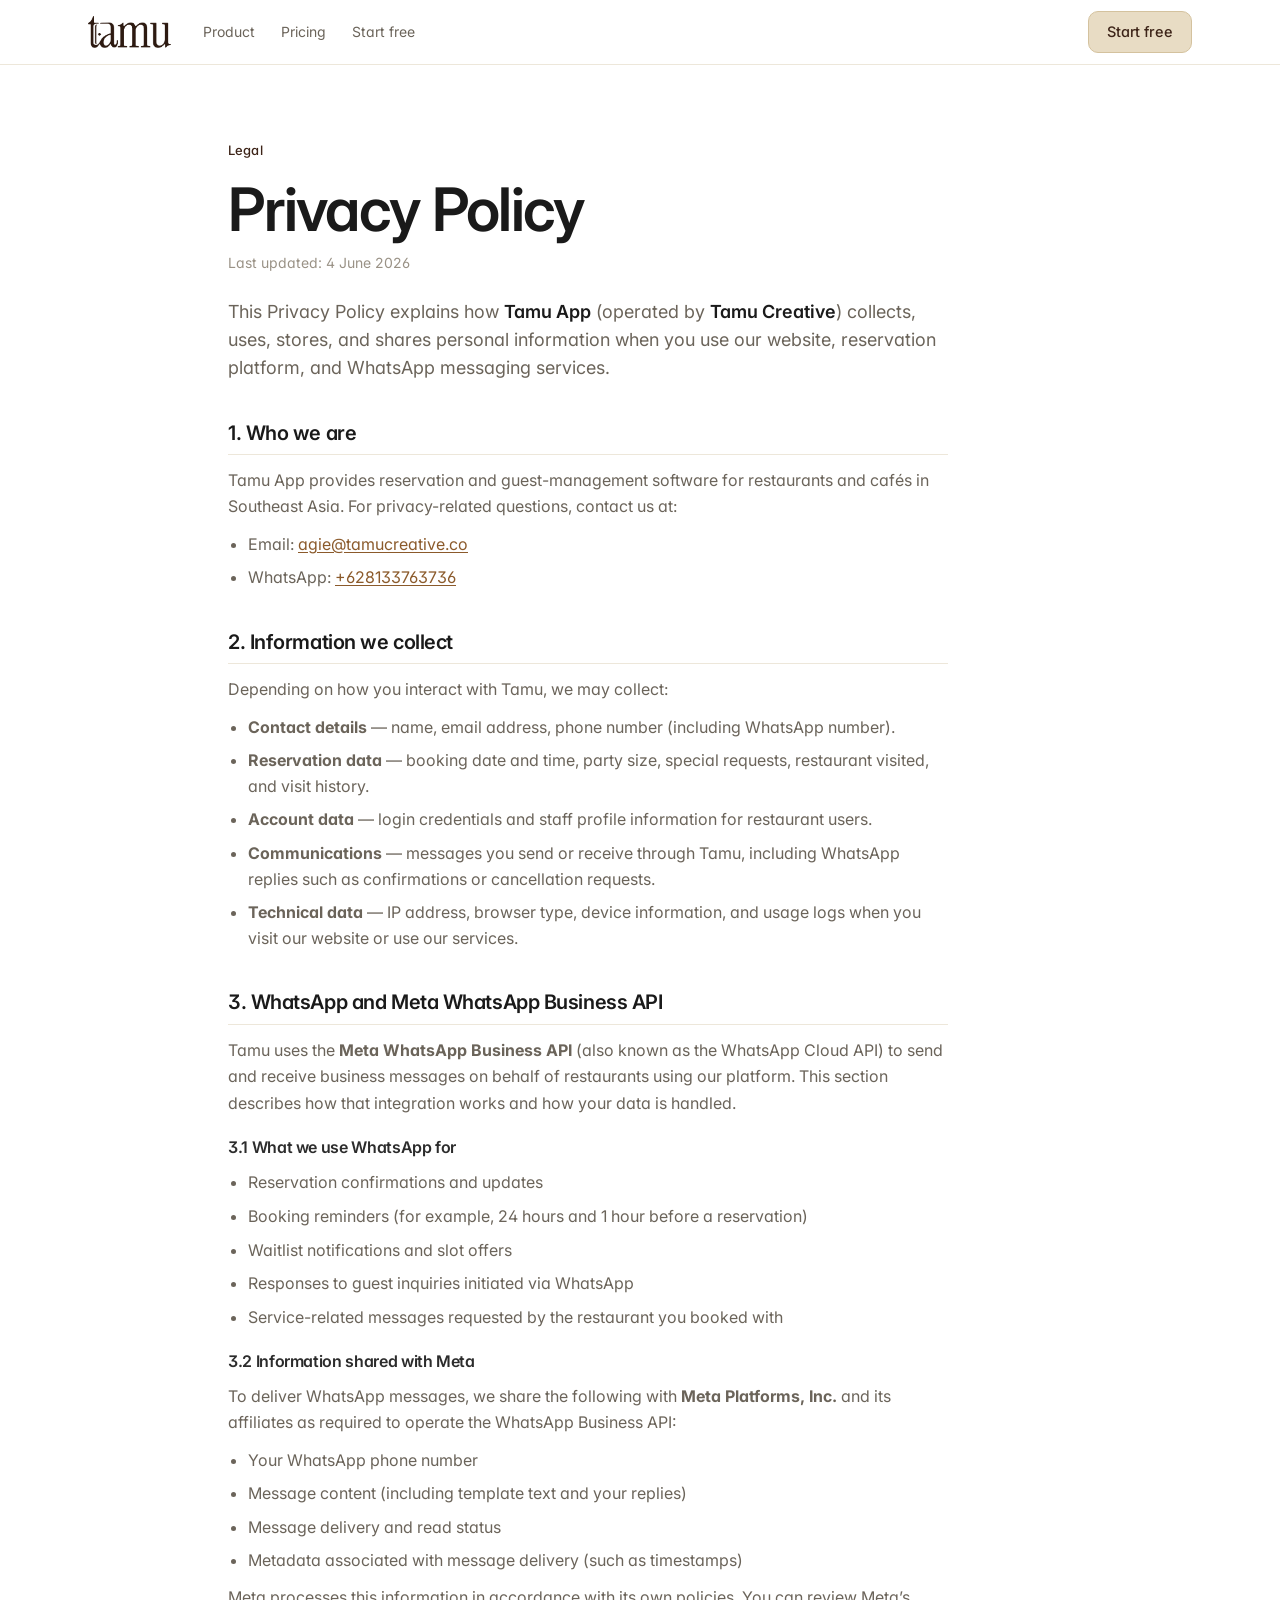
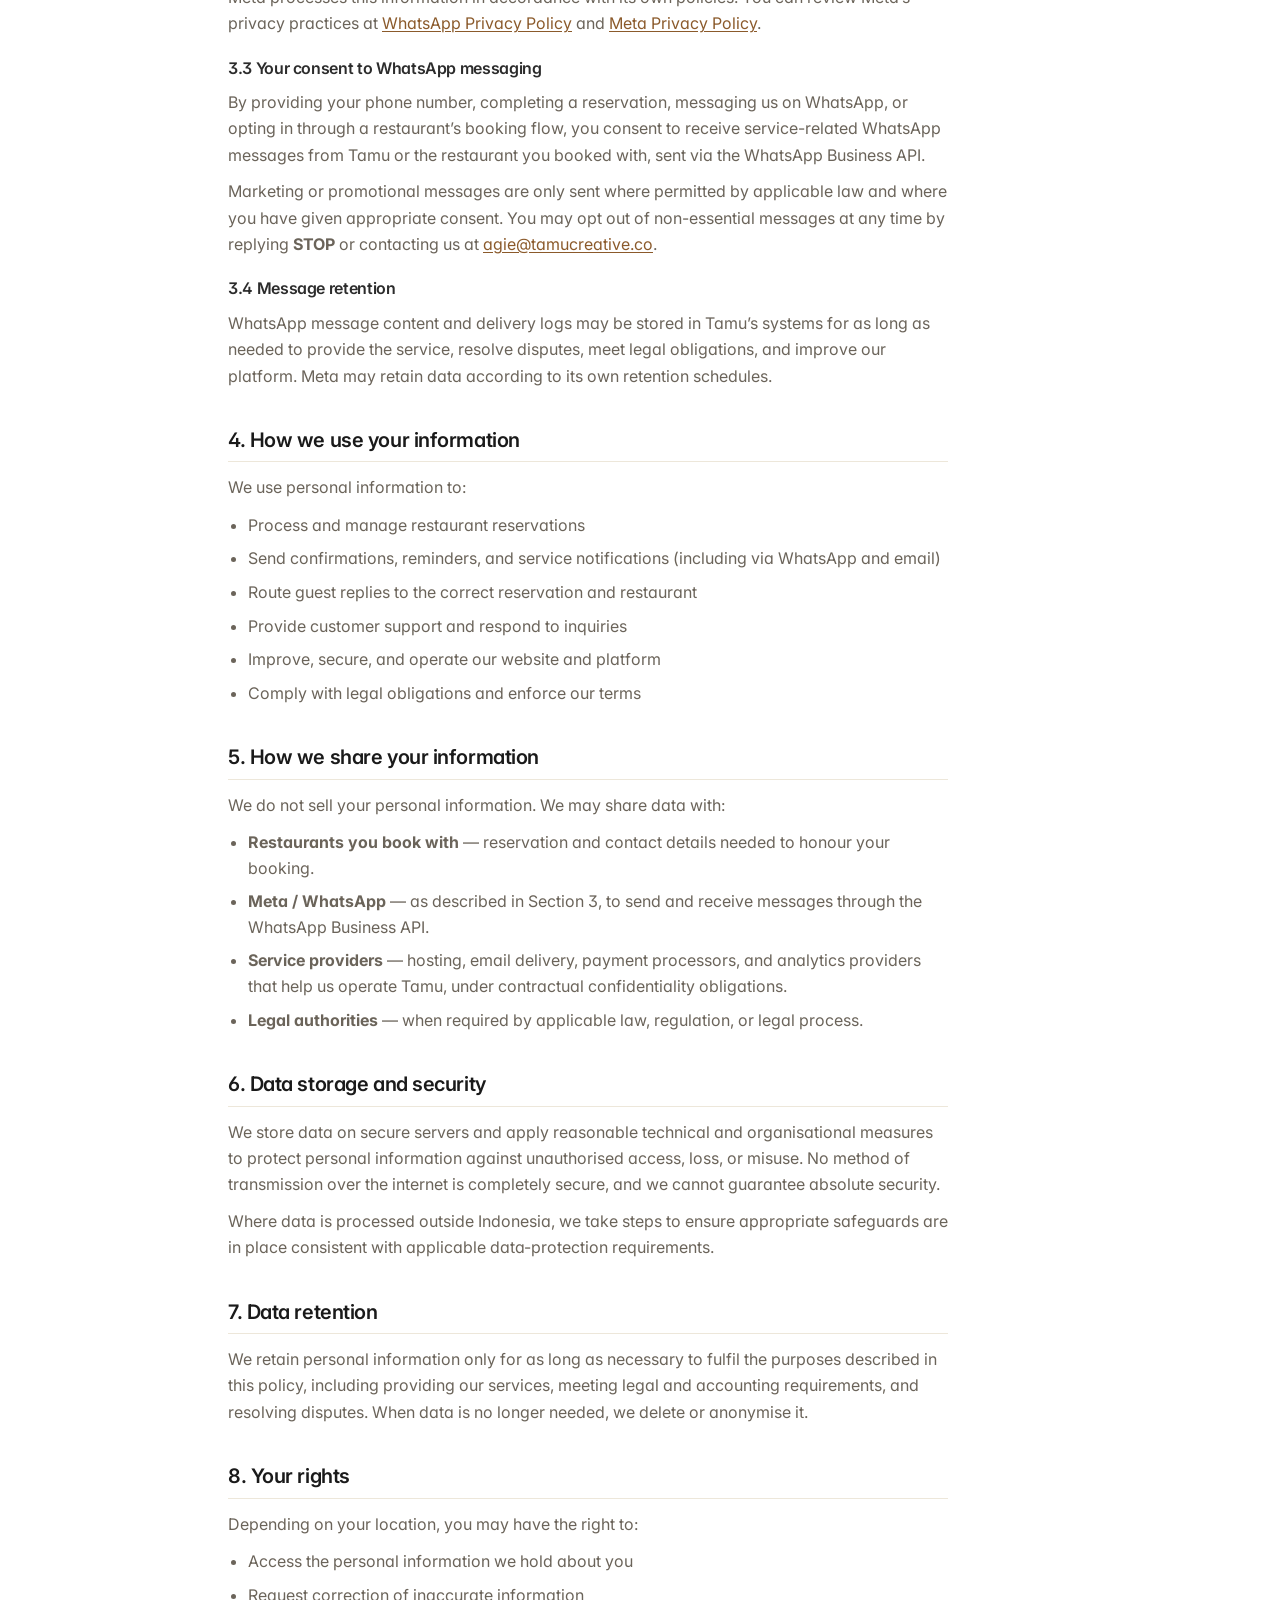
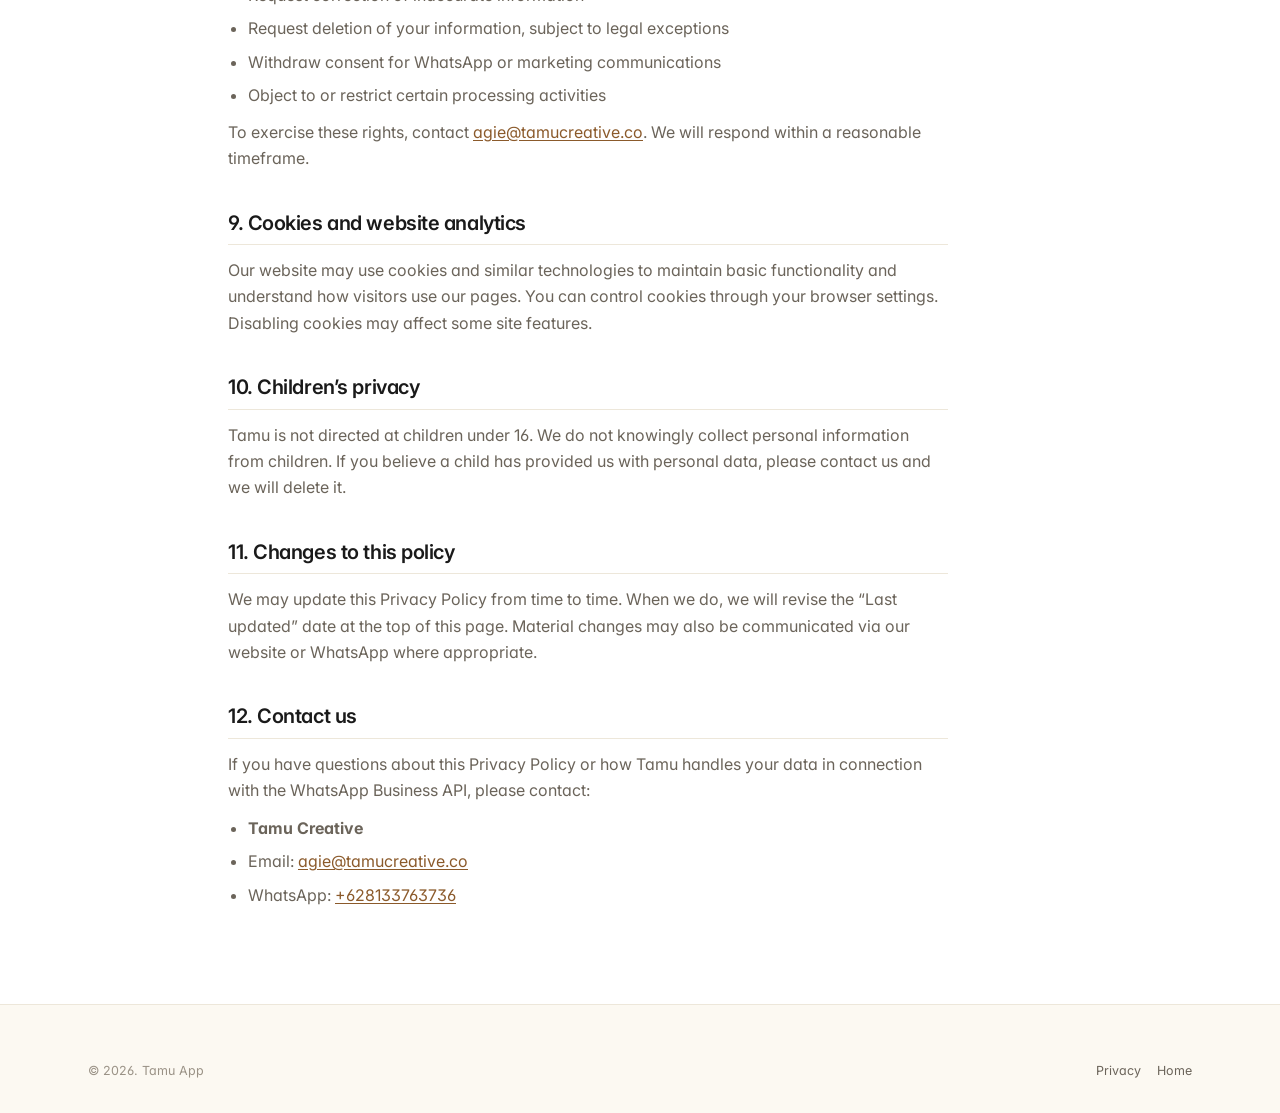
==== privacy.html @ a4e7dcd1 "add privacy policy" ====
<!doctype html>
<html lang="en">
<head>
<meta charset="utf-8" />
<meta name="viewport" content="width=device-width, initial-scale=1" />
<title>Privacy Policy — Tamu App</title>
<meta name="description" content="How Tamu App collects, uses, and protects your data — including WhatsApp messaging via the Meta WhatsApp Business API." />
<meta name="theme-color" content="#3D2418" />
<link rel="icon" href="assets/favicon.ico" sizes="any" />
<link rel="preconnect" href="https://fonts.googleapis.com" />
<link rel="preconnect" href="https://fonts.gstatic.com" crossorigin />
<link href="https://fonts.googleapis.com/css2?family=Inter:wght@400;500;600;700&display=swap" rel="stylesheet" />
<link rel="stylesheet" href="styles.css" />
</head>
<body>

<nav class="top">
  <div class="wrap row">
    <a class="brand" href="index.html" aria-label="Tamu Creative — home">
      <img class="logo-img" src="assets/logo.png" alt="Tamu Creative" />
    </a>
    <div class="links">
      <a href="index.html#product">Product</a>
      <a href="index.html#pricing">Pricing</a>
      <a href="index.html#start">Start free</a>
    </div>
    <div class="right">
      <a class="btn btn-brand" href="index.html#start">Start free</a>
    </div>
  </div>
</nav>

<main class="legal">
  <div class="narrow">
    <span class="eyebrow">Legal</span>
    <h1>Privacy Policy</h1>
    <p class="legal-updated">Last updated: 4 June 2026</p>
    <p class="lead">This Privacy Policy explains how <strong>Tamu App</strong> (operated by <strong>Tamu Creative</strong>) collects, uses, stores, and shares personal information when you use our website, reservation platform, and WhatsApp messaging services.</p>

    <section>
      <h2>1. Who we are</h2>
      <p>Tamu App provides reservation and guest-management software for restaurants and cafés in Southeast Asia. For privacy-related questions, contact us at:</p>
      <ul>
        <li>Email: <a href="mailto:agie@tamucreative.co">agie@tamucreative.co</a></li>
        <li>WhatsApp: <a href="https://wa.me/628133763736" target="_blank" rel="noopener noreferrer">+628133763736</a></li>
      </ul>
    </section>

    <section>
      <h2>2. Information we collect</h2>
      <p>Depending on how you interact with Tamu, we may collect:</p>
      <ul>
        <li><strong>Contact details</strong> — name, email address, phone number (including WhatsApp number).</li>
        <li><strong>Reservation data</strong> — booking date and time, party size, special requests, restaurant visited, and visit history.</li>
        <li><strong>Account data</strong> — login credentials and staff profile information for restaurant users.</li>
        <li><strong>Communications</strong> — messages you send or receive through Tamu, including WhatsApp replies such as confirmations or cancellation requests.</li>
        <li><strong>Technical data</strong> — IP address, browser type, device information, and usage logs when you visit our website or use our services.</li>
      </ul>
    </section>

    <section>
      <h2>3. WhatsApp and Meta WhatsApp Business API</h2>
      <p>Tamu uses the <strong>Meta WhatsApp Business API</strong> (also known as the WhatsApp Cloud API) to send and receive business messages on behalf of restaurants using our platform. This section describes how that integration works and how your data is handled.</p>

      <h3>3.1 What we use WhatsApp for</h3>
      <ul>
        <li>Reservation confirmations and updates</li>
        <li>Booking reminders (for example, 24 hours and 1 hour before a reservation)</li>
        <li>Waitlist notifications and slot offers</li>
        <li>Responses to guest inquiries initiated via WhatsApp</li>
        <li>Service-related messages requested by the restaurant you booked with</li>
      </ul>

      <h3>3.2 Information shared with Meta</h3>
      <p>To deliver WhatsApp messages, we share the following with <strong>Meta Platforms, Inc.</strong> and its affiliates as required to operate the WhatsApp Business API:</p>
      <ul>
        <li>Your WhatsApp phone number</li>
        <li>Message content (including template text and your replies)</li>
        <li>Message delivery and read status</li>
        <li>Metadata associated with message delivery (such as timestamps)</li>
      </ul>
      <p>Meta processes this information in accordance with its own policies. You can review Meta&rsquo;s privacy practices at <a href="https://www.whatsapp.com/legal/privacy-policy-whatsapp" target="_blank" rel="noopener noreferrer">WhatsApp Privacy Policy</a> and <a href="https://www.facebook.com/privacy/policy/" target="_blank" rel="noopener noreferrer">Meta Privacy Policy</a>.</p>

      <h3>3.3 Your consent to WhatsApp messaging</h3>
      <p>By providing your phone number, completing a reservation, messaging us on WhatsApp, or opting in through a restaurant&rsquo;s booking flow, you consent to receive service-related WhatsApp messages from Tamu or the restaurant you booked with, sent via the WhatsApp Business API.</p>
      <p>Marketing or promotional messages are only sent where permitted by applicable law and where you have given appropriate consent. You may opt out of non-essential messages at any time by replying <strong>STOP</strong> or contacting us at <a href="mailto:agie@tamucreative.co">agie@tamucreative.co</a>.</p>

      <h3>3.4 Message retention</h3>
      <p>WhatsApp message content and delivery logs may be stored in Tamu&rsquo;s systems for as long as needed to provide the service, resolve disputes, meet legal obligations, and improve our platform. Meta may retain data according to its own retention schedules.</p>
    </section>

    <section>
      <h2>4. How we use your information</h2>
      <p>We use personal information to:</p>
      <ul>
        <li>Process and manage restaurant reservations</li>
        <li>Send confirmations, reminders, and service notifications (including via WhatsApp and email)</li>
        <li>Route guest replies to the correct reservation and restaurant</li>
        <li>Provide customer support and respond to inquiries</li>
        <li>Improve, secure, and operate our website and platform</li>
        <li>Comply with legal obligations and enforce our terms</li>
      </ul>
    </section>

    <section>
      <h2>5. How we share your information</h2>
      <p>We do not sell your personal information. We may share data with:</p>
      <ul>
        <li><strong>Restaurants you book with</strong> — reservation and contact details needed to honour your booking.</li>
        <li><strong>Meta / WhatsApp</strong> — as described in Section 3, to send and receive messages through the WhatsApp Business API.</li>
        <li><strong>Service providers</strong> — hosting, email delivery, payment processors, and analytics providers that help us operate Tamu, under contractual confidentiality obligations.</li>
        <li><strong>Legal authorities</strong> — when required by applicable law, regulation, or legal process.</li>
      </ul>
    </section>

    <section>
      <h2>6. Data storage and security</h2>
      <p>We store data on secure servers and apply reasonable technical and organisational measures to protect personal information against unauthorised access, loss, or misuse. No method of transmission over the internet is completely secure, and we cannot guarantee absolute security.</p>
      <p>Where data is processed outside Indonesia, we take steps to ensure appropriate safeguards are in place consistent with applicable data-protection requirements.</p>
    </section>

    <section>
      <h2>7. Data retention</h2>
      <p>We retain personal information only for as long as necessary to fulfil the purposes described in this policy, including providing our services, meeting legal and accounting requirements, and resolving disputes. When data is no longer needed, we delete or anonymise it.</p>
    </section>

    <section>
      <h2>8. Your rights</h2>
      <p>Depending on your location, you may have the right to:</p>
      <ul>
        <li>Access the personal information we hold about you</li>
        <li>Request correction of inaccurate information</li>
        <li>Request deletion of your information, subject to legal exceptions</li>
        <li>Withdraw consent for WhatsApp or marketing communications</li>
        <li>Object to or restrict certain processing activities</li>
      </ul>
      <p>To exercise these rights, contact <a href="mailto:agie@tamucreative.co">agie@tamucreative.co</a>. We will respond within a reasonable timeframe.</p>
    </section>

    <section>
      <h2>9. Cookies and website analytics</h2>
      <p>Our website may use cookies and similar technologies to maintain basic functionality and understand how visitors use our pages. You can control cookies through your browser settings. Disabling cookies may affect some site features.</p>
    </section>

    <section>
      <h2>10. Children&rsquo;s privacy</h2>
      <p>Tamu is not directed at children under 16. We do not knowingly collect personal information from children. If you believe a child has provided us with personal data, please contact us and we will delete it.</p>
    </section>

    <section>
      <h2>11. Changes to this policy</h2>
      <p>We may update this Privacy Policy from time to time. When we do, we will revise the &ldquo;Last updated&rdquo; date at the top of this page. Material changes may also be communicated via our website or WhatsApp where appropriate.</p>
    </section>

    <section>
      <h2>12. Contact us</h2>
      <p>If you have questions about this Privacy Policy or how Tamu handles your data in connection with the WhatsApp Business API, please contact:</p>
      <ul>
        <li><strong>Tamu Creative</strong></li>
        <li>Email: <a href="mailto:agie@tamucreative.co">agie@tamucreative.co</a></li>
        <li>WhatsApp: <a href="https://wa.me/628133763736" target="_blank" rel="noopener noreferrer">+628133763736</a></li>
      </ul>
    </section>
  </div>
</main>

<footer class="foot">
  <div class="wrap">
    <div class="end" style="margin-top:0;padding-top:0;border-top:0;">
      <span>© 2026. Tamu App</span>
      <div class="legal-links">
        <a href="privacy.html">Privacy</a>
        <a href="index.html">Home</a>
      </div>
    </div>
  </div>
</footer>

</body>
</html>
---- styles.css ----
:root {
  --bg:        #FFFFFF;
  --bg-soft:   #FAF6EE;       /* warm beige tint */
  --ink:       #1A1A1A;       /* near-black for body text */
  --ink-2:     #2C2C2C;
  --muted:     #6B645A;       /* warm gray with beige undertone */
  --muted-2:   #9A9286;
  --line:      #EDE7DA;       /* beige-tinted divider */
  --line-2:    #DCD2BD;
  --brand:     #E8DCC4;       /* primary beige — buttons, accents */
  --brand-2:   #D4C29E;       /* darker beige — hover/border */
  --brand-soft:#F5EFE3;       /* lightest beige tint */
  --choco:     #3D2418;       /* deep chocolate — logo, dark CTAs, text accent */
  --choco-2:   #2A180F;       /* darker chocolate for hover */
  --accent:    #8B5A2B;       /* warm brown accent — replaces orange */
}
* { box-sizing: border-box; }
html, body { margin: 0; padding: 0; }
body {
  background: var(--bg);
  color: var(--ink);
  font-family: 'Inter', -apple-system, BlinkMacSystemFont, system-ui, sans-serif;
  font-feature-settings: "cv11", "ss01";
  -webkit-font-smoothing: antialiased;
  text-rendering: optimizeLegibility;
  line-height: 1.55;
  font-size: 16px;
}
a { color: inherit; text-decoration: none; }
::selection { background: var(--brand); color: var(--choco); }

/* ---------- Layout ---------- */
.wrap { max-width: 1160px; margin: 0 auto; padding: 0 28px; }
.narrow { max-width: 880px; margin: 0 auto; padding: 0 28px; }

/* ---------- Type ---------- */
h1, h2, h3, h4 { margin: 0; font-weight: 600; letter-spacing: -0.022em; color: var(--ink); }
h1 { font-size: clamp(40px, 5.6vw, 60px); line-height: 1.04; letter-spacing: -0.028em; font-weight: 600; }
h2 { font-size: clamp(28px, 3.4vw, 40px); line-height: 1.12; letter-spacing: -0.022em; }
h3 { font-size: 18px; line-height: 1.4; }
p  { margin: 0; color: var(--muted); }
.lead { font-size: 18px; line-height: 1.55; color: var(--muted); }
.eyebrow {
  display: inline-block;
  font-size: 13px; font-weight: 500; color: var(--choco);
  letter-spacing: 0.01em;
}
.num { font-variant-numeric: tabular-nums; }

/* ---------- Buttons ---------- */
.btn {
  display: inline-flex; align-items: center; gap: 8px;
  padding: 0 18px; height: 42px; border-radius: 10px;
  font-size: 14.5px; font-weight: 500; letter-spacing: -0.005em;
  border: 1px solid transparent;
  transition: background .15s ease, border-color .15s ease, color .15s ease, transform .15s ease;
  white-space: nowrap;
}
.btn-primary {
  background: var(--choco); color: #fff;
}
.btn-primary:hover { background: var(--choco-2); }
.btn-brand {
  background: var(--brand); color: var(--choco);
  border-color: var(--brand-2);
}
.btn-brand:hover { background: var(--brand-2); border-color: var(--choco); }
.btn-ghost {
  color: var(--ink);
}
.btn-ghost:hover { color: var(--choco); }
.btn-outline {
  border-color: var(--line-2); color: var(--choco); background: #fff;
}
.btn-outline:hover { border-color: var(--choco); background: var(--brand-soft); }
.btn-arrow svg { transition: transform .2s ease; }
.btn-arrow:hover svg { transform: translateX(2px); }

/* ---------- Nav ---------- */
nav.top {
  position: sticky; top: 0; z-index: 50;
  background: rgba(255,255,255,.78);
  backdrop-filter: saturate(180%) blur(14px);
  border-bottom: 1px solid var(--line);
}
nav.top .row {
  display: flex; align-items: center; height: 64px; gap: 32px;
}
nav.top .brand { display: inline-flex; align-items: center; gap: 8px; font-weight: 600; letter-spacing: -0.02em; font-size: 18px; }
nav.top .brand .mark {
  width: 24px; height: 24px; border-radius: 6px;
  background: var(--choco); color: var(--brand); display: grid; place-items: center;
  font-size: 13px; font-weight: 700;
}
nav.top .brand .logo-img {
  height: 32px; width: auto; display: block;
}
nav.top .links { display: flex; gap: 26px; font-size: 14px; color: var(--muted); }
nav.top .links a:hover { color: var(--ink); }
nav.top .right { margin-left: auto; display: flex; align-items: center; gap: 8px; }
@media (max-width: 760px) {
  nav.top .links { display: none; }
}

/* ---------- Hero ---------- */
.hero { padding: 84px 0 96px; }
.hero .eyebrow {
  display: inline-flex; align-items: center; gap: 8px;
  padding: 6px 12px; border-radius: 999px;
  background: var(--brand-soft); color: var(--choco);
  font-size: 12.5px; font-weight: 500;
  border: 1px solid var(--brand-2);
}
.hero .eyebrow .dot { width: 6px; height: 6px; border-radius: 50%; background: var(--choco); }
.hero h1 { margin-top: 22px; max-width: 880px; }
.hero h1 span.brand-text { color: var(--choco); }
.hero p.lead { margin-top: 22px; max-width: 600px; font-size: 19px; }
.hero .ctas { margin-top: 32px; display: flex; align-items: center; gap: 12px; flex-wrap: wrap; }
.hero .meta { margin-top: 18px; font-size: 13.5px; color: var(--muted-2); }
.hero .meta b { color: var(--ink); font-weight: 500; }

/* hero product image */
.hero-shot {
  margin-top: 64px;
  border: 1px solid var(--line);
  border-radius: 14px;
  overflow: hidden;
  background: #fff;
  box-shadow:
    0 1px 0 rgba(14,27,23,.04),
    0 24px 60px -28px rgba(14,27,23,.18),
    0 80px 120px -40px rgba(14,27,23,.10);
}
.browser-bar {
  height: 38px;
  border-bottom: 1px solid var(--line);
  background: #FBF8F1;
  display: flex; align-items: center; padding: 0 14px; gap: 6px;
}
.browser-bar .dot { width: 10px; height: 10px; border-radius: 50%; background: var(--line-2); }
.browser-bar .url {
  margin-left: 10px;
  font-size: 12px; color: var(--muted-2);
  background: #fff; padding: 5px 12px;
  border-radius: 6px; border: 1px solid var(--line);
  display: inline-flex; align-items: center; gap: 6px;
}
.browser-bar .url svg { width: 12px; height: 12px; }
.browser-bar .live {
  margin-left: auto;
  display: inline-flex; align-items: center; gap: 6px;
  font-size: 11.5px; color: var(--choco); font-weight: 500;
}
.browser-bar .live .pdot { width: 6px; height: 6px; border-radius: 50%; background: var(--choco); position: relative; }
.browser-bar .live .pdot::before {
  content: ""; position: absolute; inset: -3px; border-radius: 50%;
  border: 1px solid var(--choco); opacity: .35; animation: ring 2s infinite;
}
@keyframes ring { 0%{transform:scale(.8); opacity:.5;} 100%{transform:scale(1.6); opacity:0;} }

.app {
  display: grid; grid-template-columns: 220px 1fr; min-height: 540px;
}
.app aside {
  border-right: 1px solid var(--line); padding: 18px 14px;
  background: #FCF9F2;
}
.app aside .brand-line { display: flex; align-items: center; gap: 8px; margin-bottom: 22px; padding: 4px; }
.app aside .brand-line .mk { width: 22px; height: 22px; border-radius: 6px; background: var(--choco); color: var(--brand); display:grid; place-items:center; font-size: 11px; font-weight: 700; }
.app aside .brand-line span { font-weight: 600; font-size: 14.5px; }
.app aside .group-label { font-size: 11px; text-transform: uppercase; letter-spacing: 0.08em; color: var(--muted-2); padding: 12px 8px 6px; font-weight: 500; }
.app aside a {
  display: flex; align-items: center; gap: 10px; padding: 8px 10px;
  font-size: 13.5px; color: var(--ink-2); border-radius: 8px; line-height: 1.2;
}
.app aside a.on { background: var(--choco); color: var(--brand); }
.app aside a .ic { width: 16px; height: 16px; opacity: .85; }
.app aside a .count { margin-left: auto; font-size: 11px; color: var(--muted-2); }
.app aside a.on .count { color: #D4C29E; }

.app main { padding: 20px 22px; }
.app .topline {
  display: flex; align-items: center; gap: 12px; margin-bottom: 18px;
}
.app .topline h4 { font-size: 17px; font-weight: 600; }
.app .topline .crumb { color: var(--muted-2); font-size: 13px; }
.app .topline .right { margin-left: auto; display: flex; gap: 8px; }
.app .topline .pill {
  display: inline-flex; align-items: center; gap: 6px; padding: 5px 10px;
  background: var(--brand-soft); color: var(--choco);
  border-radius: 999px; font-size: 11.5px; font-weight: 500;
  border: 1px solid var(--brand-2);
}
.app .topline .pill .pdot { width: 6px; height: 6px; border-radius: 50%; background: var(--choco); }
.app .topline .add {
  background: var(--choco); color: var(--brand);
  padding: 6px 12px; border-radius: 8px; font-size: 12.5px; font-weight: 500;
}

.kpi-row { display: grid; grid-template-columns: repeat(4, 1fr); gap: 10px; margin-bottom: 16px; }
.kpi {
  border: 1px solid var(--line); border-radius: 10px; padding: 12px 14px;
}
.kpi .lbl { font-size: 10.5px; text-transform: uppercase; letter-spacing: 0.08em; color: var(--muted-2); font-weight: 500; }
.kpi .v { font-size: 20px; font-weight: 600; margin-top: 4px; letter-spacing: -0.02em; }
.kpi .delta { font-size: 11.5px; color: var(--choco); font-weight: 500; margin-left: 6px; }

.split { display: grid; grid-template-columns: 1.6fr 1fr; gap: 10px; }
.panel { border: 1px solid var(--line); border-radius: 10px; padding: 14px; }
.panel h5 { font-size: 13px; font-weight: 600; margin: 0 0 12px; }

.timeline { position: relative; height: 200px; background: #FBF8F1; border: 1px solid var(--line); border-radius: 8px; }
.timeline .hours {
  display: grid; grid-template-columns: repeat(12, 1fr);
  padding: 8px 8px 0; font-size: 9.5px; color: var(--muted-2); font-variant-numeric: tabular-nums;
}
.timeline .now {
  position: absolute; top: 24px; bottom: 8px; width: 2px; background: var(--accent);
  left: 73%;
}
.timeline .now::after {
  content: "19:24"; position: absolute; top: -2px; left: -16px;
  font-size: 9px; font-weight: 600; color: #fff;
  background: var(--accent); padding: 1px 5px; border-radius: 3px;
}
.timeline .bar {
  position: absolute; height: 16px; border-radius: 4px;
  border: 1px solid; font-size: 9px; line-height: 14px; padding: 0 5px;
  color: var(--ink); font-weight: 500;
  overflow: hidden; white-space: nowrap;
}
.timeline .bar.confirmed { background: var(--brand-soft); border-color: var(--brand-2); color: var(--choco); }
.timeline .bar.seated    { background: var(--brand); border-color: var(--brand-2); color: var(--choco); }
.timeline .bar.pending   { background: #F5EFE3; border-color: var(--accent); color: var(--accent); }
.timeline .bar.waitlist  { background: #EFE7D6; border-color: #8B7355; color: #5C4A35; }
.timeline .row-lbl { position: absolute; left: 8px; font-size: 9px; color: var(--muted-2); letter-spacing: 0.04em; text-transform: uppercase; font-weight: 500; }

.floor { display: grid; grid-template-columns: repeat(3, 1fr); gap: 6px; }
.tile {
  aspect-ratio: 1.05/1; border: 1.5px solid var(--line-2); border-radius: 6px;
  display: flex; flex-direction: column; align-items: center; justify-content: center;
  gap: 1px; font-size: 10px; color: var(--muted);
}
.tile.round { border-radius: 50%; }
.tile b { color: var(--ink); font-size: 12px; font-weight: 600; }
.tile.seated { background: var(--brand); border-color: var(--brand-2); color: var(--choco); }
.tile.upcoming { background: var(--brand-soft); border-color: var(--accent); color: var(--accent); }
.tile.attn { background: #F5E4DA; border-color: #A0522D; color: #6B3410; }
.floor-foot {
  margin-top: 10px; display: flex; flex-wrap: wrap; gap: 8px 12px; font-size: 10.5px; color: var(--muted-2);
}
.floor-foot span { display: inline-flex; align-items: center; gap: 5px; }
.floor-foot i { width: 8px; height: 8px; border-radius: 2px; display: inline-block; }

/* ---------- Logo strip ---------- */
.logos {
  border-top: 1px solid var(--line); border-bottom: 1px solid var(--line);
  padding: 28px 0; background: #FCF9F2;
}
.logos .row {
  display: flex; align-items: center; gap: 48px; flex-wrap: wrap;
  justify-content: center; opacity: .9;
}
.logos .label {
  font-size: 12.5px; color: var(--muted); margin-right: 8px;
}
.logos .lg {
  color: var(--muted); font-weight: 500; font-size: 17px; letter-spacing: -0.01em;
}
.logos .lg.serif { font-family: Georgia, serif; font-style: italic; font-weight: 400; }
.logos .lg.tight { letter-spacing: 0.04em; font-weight: 600; text-transform: uppercase; font-size: 14.5px; }

/* ---------- Section base ---------- */
section.s { padding: 112px 0; }
section.s .head { max-width: 720px; margin: 0 auto 64px; text-align: center; }
section.s .head.left { margin-left: 0; text-align: left; }
section.s .head h2 { margin-top: 16px; }
section.s .head p.lead { margin-top: 18px; }

/* ---------- Three features ---------- */
.features { display: grid; grid-template-columns: repeat(3, 1fr); gap: 28px; }
.feat .icon-wrap {
  width: 40px; height: 40px; border-radius: 10px;
  background: var(--brand); color: var(--choco);
  display: grid; place-items: center; margin-bottom: 18px;
  border: 1px solid var(--brand-2);
}
.feat .icon-wrap svg { width: 20px; height: 20px; }
.feat .kicker {
  display: inline-block;
  font-size: 12px; font-weight: 600; color: var(--choco);
  letter-spacing: 0.06em; text-transform: uppercase;
  margin-bottom: 6px;
}
.feat h3 { font-size: 19px; font-weight: 600; letter-spacing: -0.015em; }
.feat p { margin-top: 10px; font-size: 14.5px; line-height: 1.6; color: var(--muted); }
@media (max-width: 880px) { .features { grid-template-columns: 1fr; gap: 20px; } }

/* ---------- Showcase (alternating) ---------- */
.show {
  display: grid; grid-template-columns: 1fr 1fr; gap: 80px; align-items: center;
}
.show.flip > :first-child { order: 2; }
.show .copy h2 { margin-top: 14px; max-width: 480px; }
.show .copy p.lead { margin-top: 18px; max-width: 480px; font-size: 17px; }
.show .copy ul {
  margin: 28px 0 0; padding: 0; list-style: none;
  display: grid; gap: 14px; max-width: 480px;
}
.show .copy ul li {
  display: flex; gap: 12px; font-size: 14.5px; line-height: 1.5; color: var(--ink-2);
}
.show .copy ul li::before {
  content: ""; flex-shrink: 0; width: 18px; height: 18px; border-radius: 50%;
  background: var(--brand); margin-top: 2px;
  background-image: url("data:image/svg+xml;utf8,<svg xmlns='http://www.w3.org/2000/svg' viewBox='0 0 20 20'><path d='M5 10.5l3 3 7-7' fill='none' stroke='%233D2418' stroke-width='2' stroke-linecap='round' stroke-linejoin='round'/></svg>");
  background-repeat: no-repeat; background-position: center;
}
.show .copy a.link {
  display: inline-flex; align-items: center; gap: 6px;
  margin-top: 28px; color: var(--choco); font-weight: 600; font-size: 14.5px;
}
.show .copy a.link svg { width: 14px; height: 14px; transition: transform .2s ease; }
.show .copy a.link:hover svg { transform: translateX(2px); }

.show .visual {
  border: 1px solid var(--line); border-radius: 14px;
  background: #fff; padding: 22px;
  box-shadow: 0 18px 48px -22px rgba(14,27,23,.16);
}
@media (max-width: 960px) {
  .show, .show.flip { grid-template-columns: 1fr; gap: 36px; }
  .show.flip > :first-child { order: 0; }
}

/* visual: floor */
.v-floor { display: grid; grid-template-columns: repeat(4, 1fr); gap: 8px; }
.v-floor .tile { aspect-ratio: 1.1/1; }

/* visual: WhatsApp */
.v-wa { display: flex; flex-direction: column; gap: 10px; padding: 8px 6px; }
.wa-msg {
  background: #F5EFE3; border: 1px solid var(--line); border-radius: 10px;
  padding: 12px 14px; font-size: 13.5px; line-height: 1.5; color: var(--ink-2);
  max-width: 86%;
}
.wa-msg.mine { background: var(--brand); border-color: var(--brand-2); align-self: flex-end; color: var(--choco); }
.wa-msg .meta { font-size: 11px; color: var(--muted-2); margin-top: 6px; }
.wa-msg b { color: var(--ink); font-weight: 600; }

/* ---------- Stats band ---------- */
.stats {
  background: var(--bg-soft);
  border-top: 1px solid var(--line); border-bottom: 1px solid var(--line);
  padding: 80px 0;
}
.stats .grid { display: grid; grid-template-columns: repeat(4, 1fr); gap: 24px; }
.stats .item { border-left: 2px solid var(--choco); padding-left: 16px; }
.stats .v { font-size: 38px; font-weight: 600; letter-spacing: -0.025em; line-height: 1; }
.stats .l { margin-top: 8px; font-size: 13.5px; color: var(--muted); line-height: 1.5; }
@media (max-width: 880px) { .stats .grid { grid-template-columns: 1fr 1fr; gap: 28px; } }

/* ---------- Quote ---------- */
.quote { padding: 112px 0; }
.quote blockquote {
  margin: 0; font-size: clamp(24px, 3vw, 34px); line-height: 1.32;
  font-weight: 500; letter-spacing: -0.018em;
  max-width: 880px; color: var(--ink);
}
.quote blockquote span.hl { background: linear-gradient(transparent 60%, var(--brand) 60%); }
.quote .who {
  display: flex; align-items: center; gap: 14px; margin-top: 32px;
}
.quote .who .av {
  width: 44px; height: 44px; border-radius: 50%;
  background: var(--brand); color: var(--choco);
  display: grid; place-items: center; font-weight: 600; font-size: 15px;
  border: 1px solid var(--brand-2);
}
.quote .who .tx { font-size: 14px; }
.quote .who .tx b { color: var(--ink); font-weight: 600; display: block; }
.quote .who .tx span { color: var(--muted); }

/* ---------- Pricing ---------- */
.pricing { padding-bottom: 24px; }
.pricing .cards { display: grid; grid-template-columns: repeat(3, 1fr); gap: 16px; }
.price-card {
  border: 1px solid var(--line); border-radius: 14px; padding: 30px;
  background: #fff;
  display: flex; flex-direction: column; gap: 18px;
}
.price-card.featured {
  border-color: var(--choco); box-shadow: 0 18px 48px -20px rgba(61,36,24,.22);
  position: relative;
}
.price-card.featured::before {
  content: "Most popular"; position: absolute; top: -10px; left: 24px;
  background: var(--choco); color: var(--brand);
  font-size: 11px; font-weight: 500; padding: 3px 10px; border-radius: 999px;
  letter-spacing: -0.005em;
}
.price-card h3 { font-size: 17px; font-weight: 600; }
.price-card .desc { font-size: 13.5px; color: var(--muted); line-height: 1.5; min-height: 40px; }
.price-card .price { display: flex; align-items: baseline; gap: 6px; }
.price-card .price .v { font-size: 38px; font-weight: 600; letter-spacing: -0.028em; line-height: 1; }
.price-card .price .u { font-size: 13.5px; color: var(--muted); }
.price-card .cta { display: flex; }
.price-card .cta .btn { width: 100%; justify-content: center; }
.price-card ul {
  margin: 0; padding: 0; list-style: none;
  border-top: 1px solid var(--line); padding-top: 18px;
  display: grid; gap: 10px;
}
.price-card li {
  display: flex; gap: 10px; font-size: 14px; color: var(--ink-2); line-height: 1.5;
}
.price-card li::before {
  content: ""; flex-shrink: 0; width: 16px; height: 16px; margin-top: 3px;
  background-image: url("data:image/svg+xml;utf8,<svg xmlns='http://www.w3.org/2000/svg' viewBox='0 0 20 20'><path d='M5 10l3 3 7-7' fill='none' stroke='%233D2418' stroke-width='2' stroke-linecap='round' stroke-linejoin='round'/></svg>");
  background-repeat: no-repeat; background-position: center;
}
.price-foot {
  margin-top: 28px; text-align: center;
  font-size: 13px; color: var(--muted);
}
@media (max-width: 960px) { .pricing .cards { grid-template-columns: 1fr; gap: 16px; } }

/* ---------- Final CTA ---------- */
.cta-band {
  background: var(--choco);
  color: var(--brand);
  padding: 96px 0;
}
.cta-band h2 { color: var(--brand); max-width: 720px; }
.cta-band p { margin-top: 18px; max-width: 560px; color: #D4C5A8; font-size: 17px; }
.cta-band .form {
  margin-top: 32px;
  display: flex; gap: 10px; max-width: 480px; flex-wrap: wrap;
}
.cta-band input {
  flex: 1; min-width: 240px;
  height: 48px; padding: 0 16px;
  border-radius: 10px; border: 1px solid #5C3A28; background: #2A180F;
  color: var(--brand); font-family: inherit; font-size: 14.5px;
}
.cta-band input::placeholder { color: #B09877; }
.cta-band input:focus { outline: 0; border-color: var(--brand); }
.cta-band button {
  height: 48px; padding: 0 22px;
  border: 0; border-radius: 10px;
  background: var(--brand); color: var(--choco);
  font-family: inherit; font-size: 14.5px; font-weight: 600;
  cursor: pointer;
}
.cta-band button:hover { background: var(--brand-2); }
.cta-band .fine { margin-top: 16px; font-size: 13px; color: #B09877; }
.cta-band .hidden-field { display: none; }
.cta-band .form-status {
  flex-basis: 100%;
  margin: 0;
  font-size: 14px;
  line-height: 1.5;
}
.cta-band .form-status.is-success { color: #E8DCC4; }
.cta-band .form-status.is-error { color: #F2B8A2; }
.cta-band .form.is-success input,
.cta-band .form.is-success button { opacity: 0.72; }

/* ---------- Legal pages ---------- */
.legal { padding: 72px 0 96px; }
.legal h1 { margin-top: 16px; }
.legal .legal-updated { margin-top: 12px; font-size: 14px; color: var(--muted-2); }
.legal .lead { margin-top: 24px; max-width: 720px; }
.legal .lead strong { color: var(--ink); font-weight: 600; }
.legal section { margin-top: 40px; max-width: 720px; }
.legal section h2 {
  font-size: 20px; margin-bottom: 12px;
  padding-bottom: 10px; border-bottom: 1px solid var(--line);
}
.legal section h3 { font-size: 16px; margin: 20px 0 10px; color: var(--ink-2); }
.legal section p { margin-top: 10px; line-height: 1.65; }
.legal section ul {
  margin: 12px 0 0; padding-left: 20px;
  color: var(--muted); display: grid; gap: 8px;
}
.legal section ul li { line-height: 1.6; }
.legal section a { color: var(--accent); text-decoration: underline; text-underline-offset: 2px; }
.legal section a:hover { color: var(--choco); }
footer.foot .legal-links { display: inline-flex; gap: 16px; }
footer.foot .legal-links a { color: var(--muted); }
footer.foot .legal-links a:hover { color: var(--ink); }

/* ---------- Footer ---------- */
footer.foot {
  border-top: 1px solid var(--line);
  padding: 56px 0 32px;
  background: #FCF9F2;
}
footer.foot .grid {
  display: grid; grid-template-columns: 1.4fr 1fr 1fr 1fr; gap: 48px;
}
footer.foot h5 {
  font-size: 12px; font-weight: 600; color: var(--ink);
  text-transform: uppercase; letter-spacing: 0.06em;
  margin: 0 0 14px;
}
footer.foot ul { margin: 0; padding: 0; list-style: none; display: grid; gap: 10px; font-size: 14px; }
footer.foot ul a { color: var(--muted); }
footer.foot ul a:hover { color: var(--ink); }
footer.foot .brand-line { display: flex; align-items: center; gap: 8px; font-weight: 600; font-size: 17px; }
footer.foot .brand-line .mk { width: 22px; height: 22px; border-radius: 6px; background: var(--choco); color: var(--brand); display: grid; place-items: center; font-size: 12px; font-weight: 700; }
footer.foot .brand-line .logo-img { height: 28px; width: auto; display: block; }
footer.foot .about { margin-top: 14px; font-size: 13.5px; color: var(--muted); max-width: 320px; line-height: 1.55; }
footer.foot .wa-contact {
  display: inline-flex; align-items: center; gap: 8px;
  margin-top: 16px; font-size: 14px; font-weight: 500; color: var(--accent);
}
footer.foot .wa-contact svg { width: 18px; height: 18px; flex-shrink: 0; }
footer.foot .wa-contact:hover { color: var(--choco); }
footer.foot .end {
  margin-top: 56px; padding-top: 22px; border-top: 1px solid var(--line);
  display: flex; align-items: center; justify-content: space-between; gap: 20px;
  flex-wrap: wrap;
  font-size: 12.5px; color: var(--muted-2);
}
footer.foot .end .lang { display: inline-flex; gap: 6px; }
footer.foot .end .lang button {
  background: transparent; border: 1px solid var(--line-2);
  padding: 4px 10px; border-radius: 6px;
  font-size: 11.5px; font-family: inherit; color: var(--muted); cursor: pointer;
}
footer.foot .end .lang button.on { background: var(--choco); color: var(--brand); border-color: var(--choco); }
@media (max-width: 880px) { footer.foot .grid { grid-template-columns: 1fr 1fr; gap: 32px; } }

/* ---------- Hero shot responsive ---------- */
@media (max-width: 760px) {
  .app { grid-template-columns: 1fr; min-height: auto; }
  .app aside { display: none; }
  .kpi-row { grid-template-columns: 1fr 1fr; }
  .split { grid-template-columns: 1fr; }
}

.icon-stroke { stroke: currentColor; fill: none; stroke-width: 1.7; stroke-linecap: round; stroke-linejoin: round; }
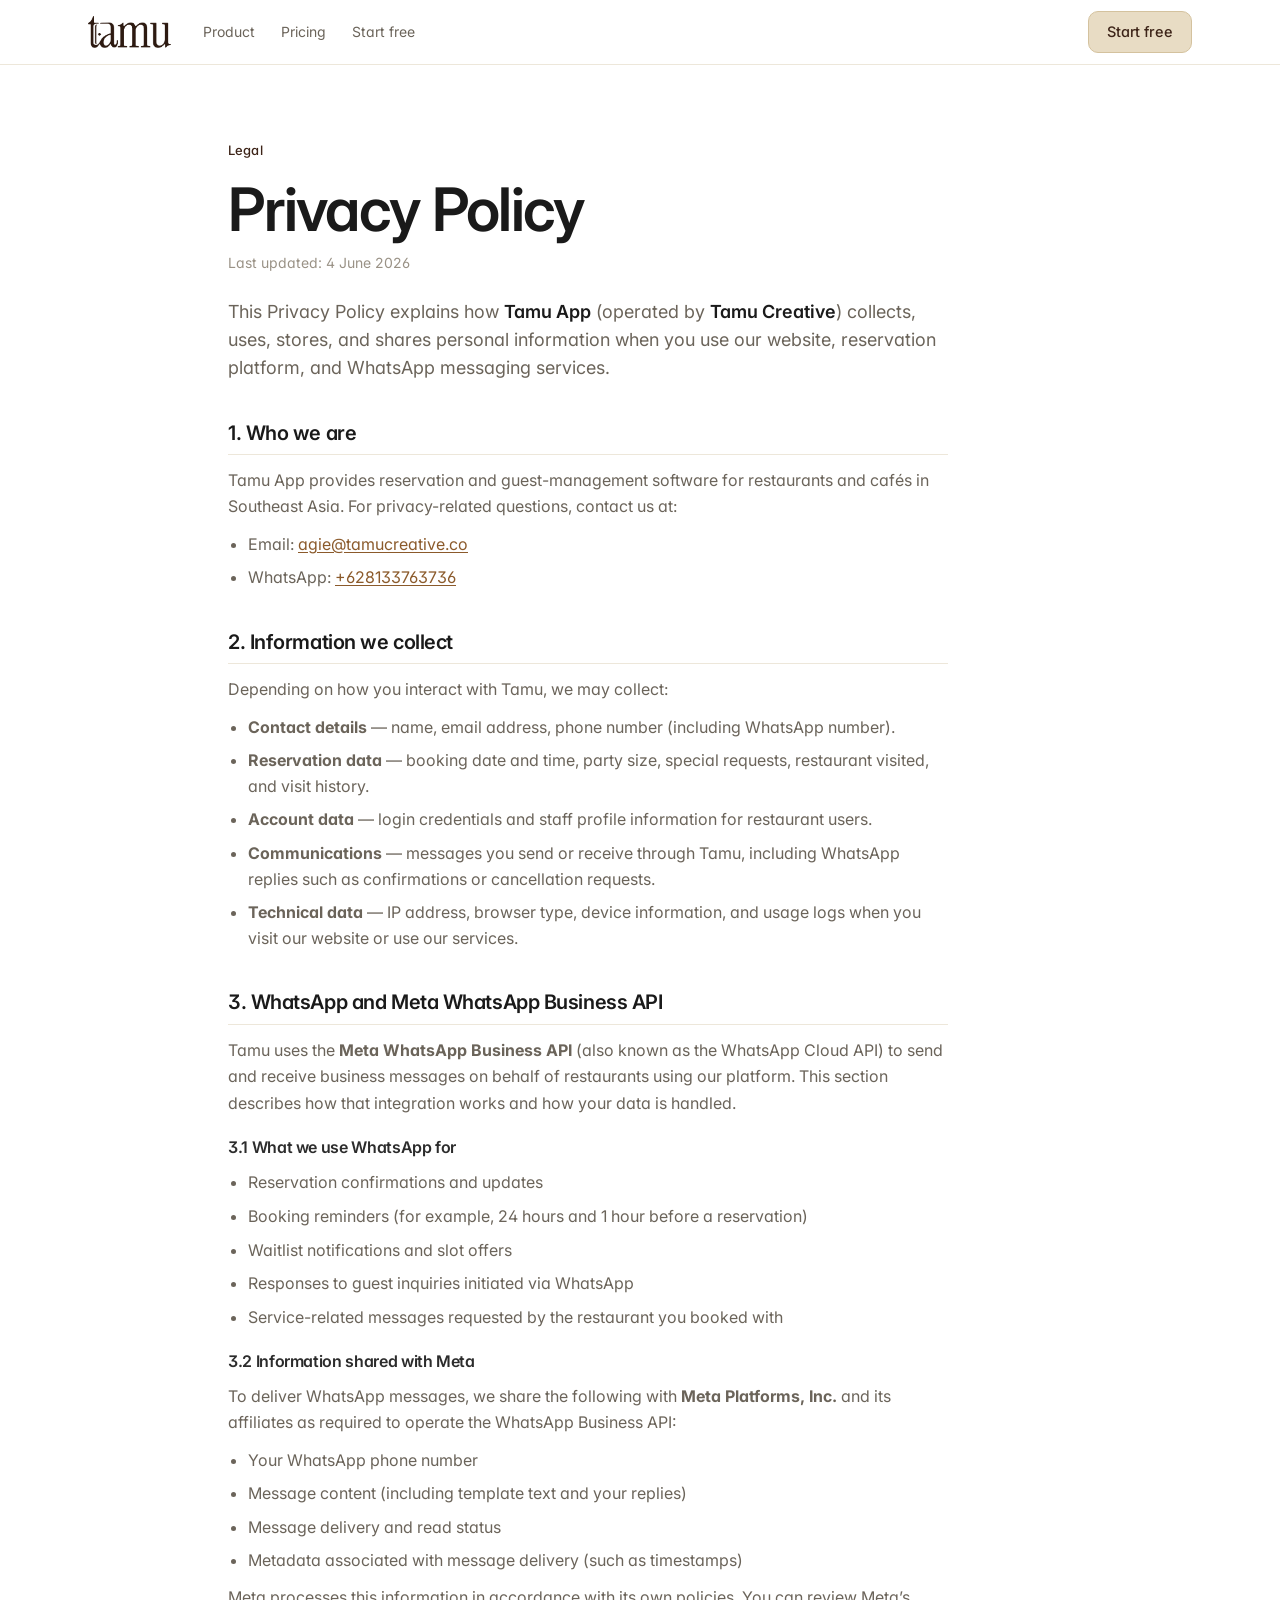
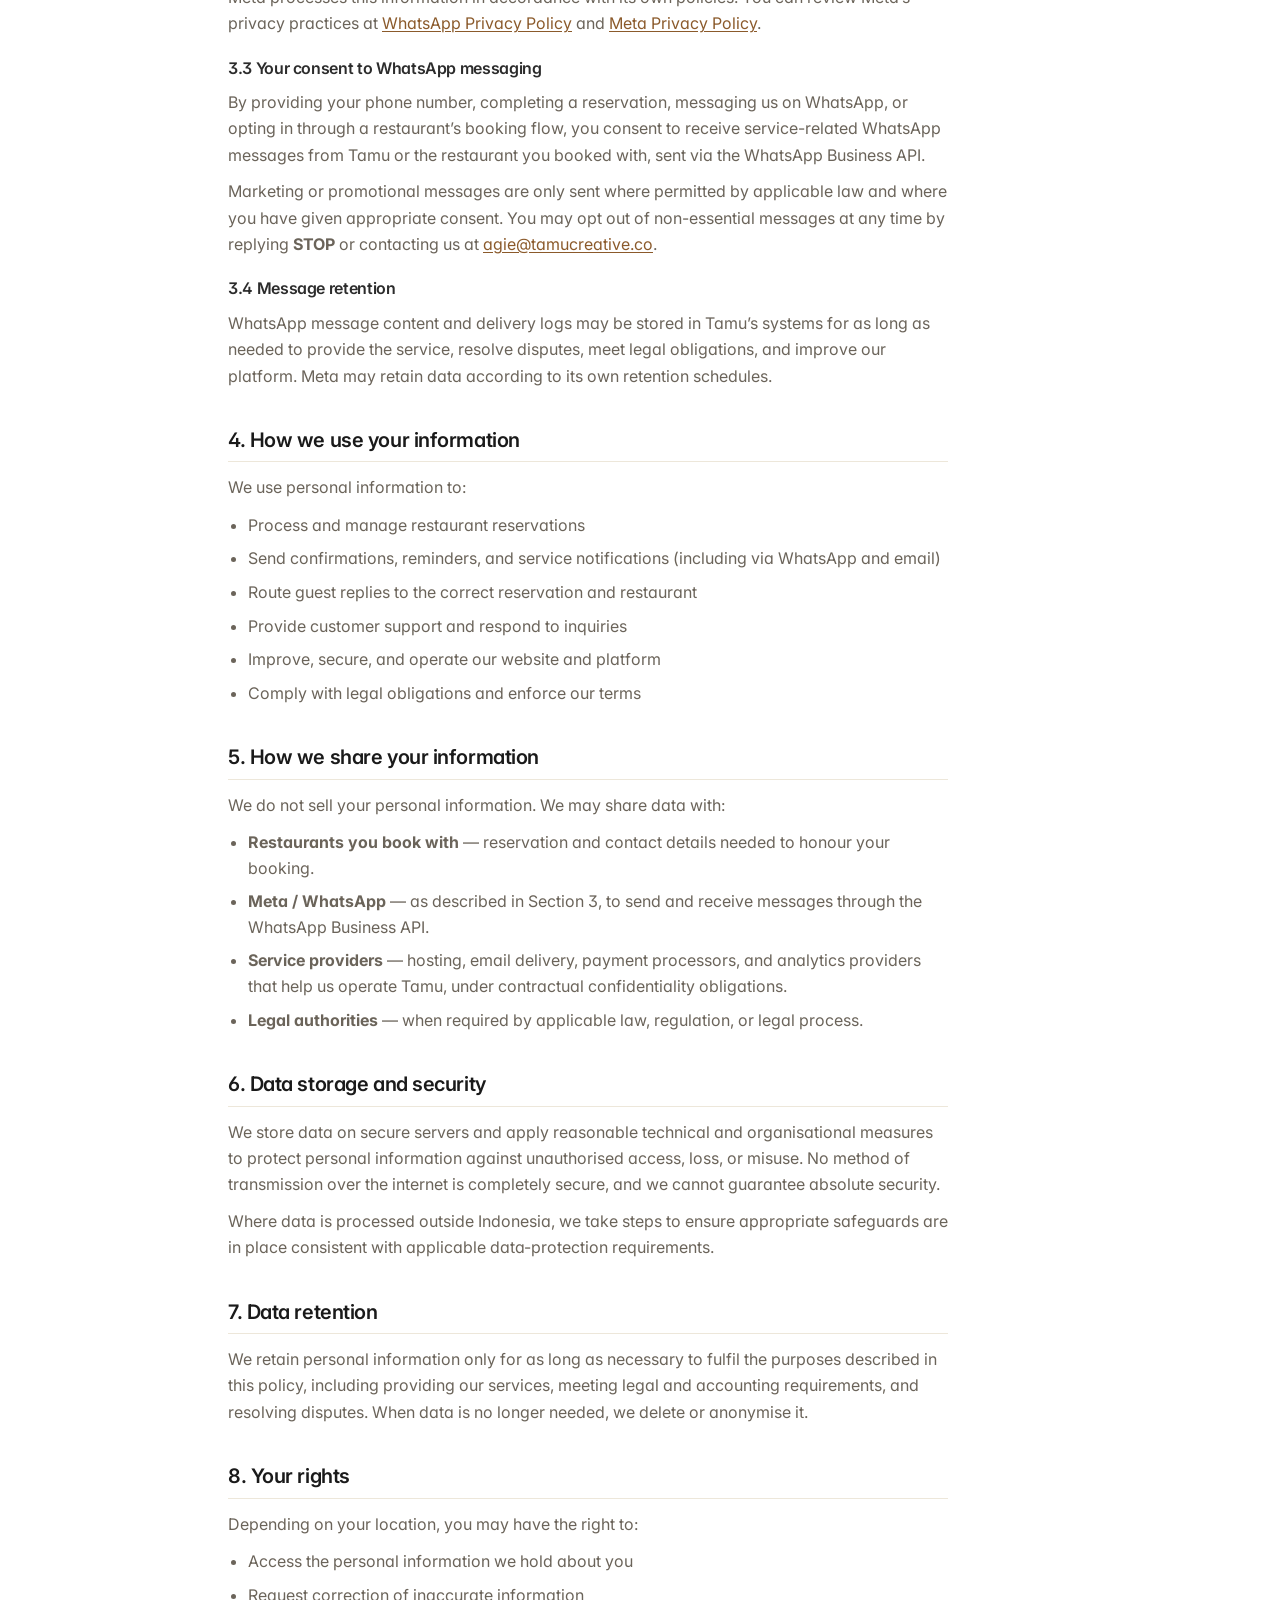
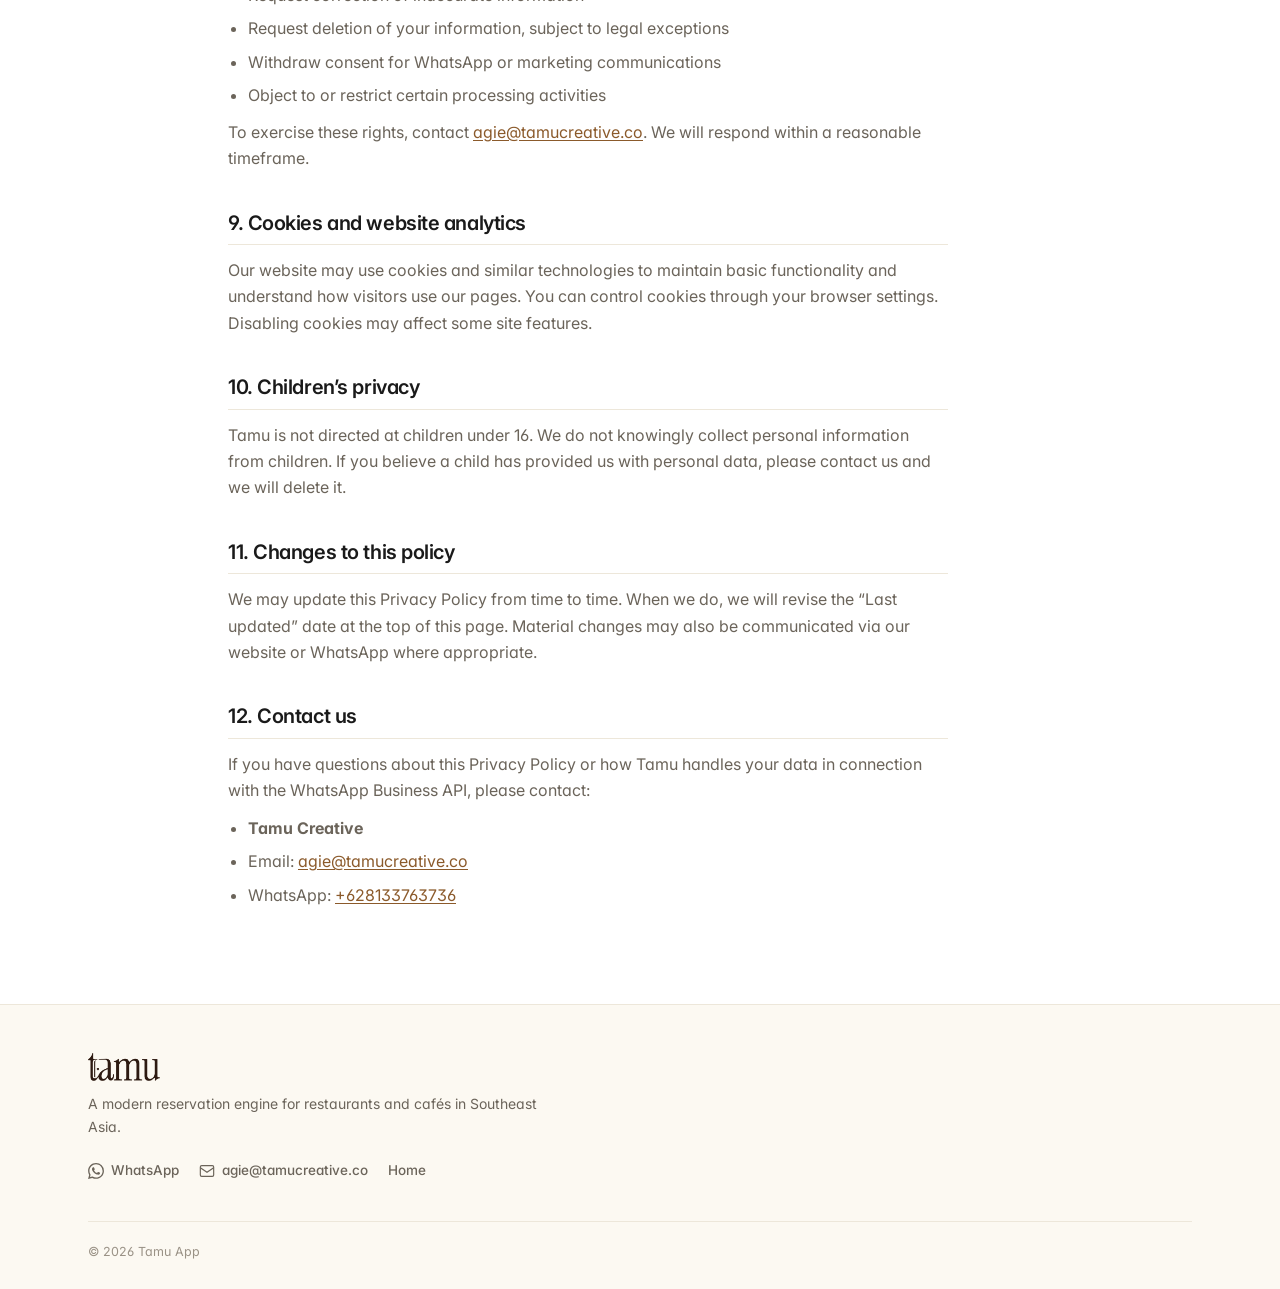
==== commit 08777339: "adjusment layout" ====
--- a/privacy.html
+++ b/privacy.html
@@ -166,12 +166,23 @@
 
 <footer class="foot">
   <div class="wrap">
-    <div class="end" style="margin-top:0;padding-top:0;border-top:0;">
-      <span>© 2026. Tamu App</span>
-      <div class="legal-links">
-        <a href="privacy.html">Privacy</a>
-        <a href="index.html">Home</a>
+    <div class="foot-main">
+      <div class="brand-line"><img class="logo-img" src="assets/logo.png" alt="Tamu Creative" /></div>
+      <p class="about">A modern reservation engine for restaurants and cafés in Southeast Asia.</p>
+      <div class="foot-links">
+        <a class="foot-link" href="https://wa.me/628133763736" target="_blank" rel="noopener noreferrer">
+          <svg viewBox="0 0 24 24" aria-hidden="true"><path fill="currentColor" d="M17.472 14.382c-.297-.149-1.758-.867-2.03-.967-.273-.099-.471-.148-.67.15-.197.297-.767.966-.94 1.164-.173.199-.347.223-.644.075-.297-.15-1.255-.463-2.39-1.475-.883-.788-1.48-1.761-1.653-2.059-.173-.297-.018-.458.13-.606.134-.133.298-.347.446-.52.149-.174.198-.298.298-.497.099-.198.05-.371-.025-.52-.075-.149-.669-1.612-.916-2.207-.242-.579-.487-.5-.669-.51-.173-.008-.371-.01-.57-.01-.198 0-.52.074-.792.372-.272.297-1.04 1.016-1.04 2.479 0 1.462 1.065 2.875 1.213 3.074.149.198 2.096 3.2 5.077 4.487.709.306 1.262.489 1.694.625.712.227 1.36.195 1.871.118.571-.085 1.758-.719 2.006-1.413.248-.694.248-1.289.173-1.413-.074-.124-.272-.198-.57-.347m-5.421 7.403h-.004a9.87 9.87 0 01-5.031-1.378l-.361-.214-3.741.982.998-3.648-.235-.374a9.86 9.86 0 01-1.51-5.26c.001-5.45 4.436-9.884 9.888-9.884 2.64 0 5.122 1.03 6.988 2.898a9.825 9.825 0 012.893 6.994c-.003 5.45-4.435 9.884-9.885 9.884m8.413-18.297A11.815 11.815 0 0012.05 0C5.495 0 .16 5.335.157 11.892c0 2.096.547 4.142 1.588 5.945L.057 24l6.305-1.654a11.882 11.882 0 005.683 1.448h.005c6.554 0 11.89-5.335 11.893-11.893a11.821 11.821 0 00-3.48-8.413z"/></svg>
+          WhatsApp
+        </a>
+        <a class="foot-link" href="mailto:agie@tamucreative.co">
+          <svg viewBox="0 0 24 24" aria-hidden="true" fill="none" stroke="currentColor" stroke-width="1.75"><rect x="2" y="4" width="20" height="16" rx="2"/><path d="m2 7 10 7 10-7"/></svg>
+          agie@tamucreative.co
+        </a>
+        <a class="foot-link" href="index.html">Home</a>
       </div>
+    </div>
+    <div class="end">
+      <span>© 2026 Tamu App</span>
     </div>
   </div>
 </footer>
--- a/styles.css
+++ b/styles.css
@@ -486,39 +486,29 @@
 .legal section ul li { line-height: 1.6; }
 .legal section a { color: var(--accent); text-decoration: underline; text-underline-offset: 2px; }
 .legal section a:hover { color: var(--choco); }
-footer.foot .legal-links { display: inline-flex; gap: 16px; }
-footer.foot .legal-links a { color: var(--muted); }
-footer.foot .legal-links a:hover { color: var(--ink); }
-
 /* ---------- Footer ---------- */
 footer.foot {
   border-top: 1px solid var(--line);
-  padding: 56px 0 32px;
+  padding: 48px 0 28px;
   background: #FCF9F2;
 }
-footer.foot .grid {
-  display: grid; grid-template-columns: 1.4fr 1fr 1fr 1fr; gap: 48px;
-}
-footer.foot h5 {
-  font-size: 12px; font-weight: 600; color: var(--ink);
-  text-transform: uppercase; letter-spacing: 0.06em;
-  margin: 0 0 14px;
-}
-footer.foot ul { margin: 0; padding: 0; list-style: none; display: grid; gap: 10px; font-size: 14px; }
-footer.foot ul a { color: var(--muted); }
-footer.foot ul a:hover { color: var(--ink); }
+footer.foot .foot-main { max-width: 480px; }
 footer.foot .brand-line { display: flex; align-items: center; gap: 8px; font-weight: 600; font-size: 17px; }
-footer.foot .brand-line .mk { width: 22px; height: 22px; border-radius: 6px; background: var(--choco); color: var(--brand); display: grid; place-items: center; font-size: 12px; font-weight: 700; }
 footer.foot .brand-line .logo-img { height: 28px; width: auto; display: block; }
-footer.foot .about { margin-top: 14px; font-size: 13.5px; color: var(--muted); max-width: 320px; line-height: 1.55; }
-footer.foot .wa-contact {
-  display: inline-flex; align-items: center; gap: 8px;
-  margin-top: 16px; font-size: 14px; font-weight: 500; color: var(--accent);
-}
-footer.foot .wa-contact svg { width: 18px; height: 18px; flex-shrink: 0; }
-footer.foot .wa-contact:hover { color: var(--choco); }
+footer.foot .about { margin-top: 12px; font-size: 14px; color: var(--muted); line-height: 1.6; }
+footer.foot .foot-links {
+  display: flex; align-items: center; flex-wrap: wrap; gap: 10px 20px;
+  margin-top: 22px;
+}
+footer.foot .foot-link {
+  display: inline-flex; align-items: center; gap: 7px;
+  font-size: 13.5px; font-weight: 500; color: var(--muted);
+  transition: color .15s ease;
+}
+footer.foot .foot-link svg { width: 16px; height: 16px; flex-shrink: 0; }
+footer.foot .foot-link:hover { color: var(--choco); }
 footer.foot .end {
-  margin-top: 56px; padding-top: 22px; border-top: 1px solid var(--line);
+  margin-top: 40px; padding-top: 20px; border-top: 1px solid var(--line);
   display: flex; align-items: center; justify-content: space-between; gap: 20px;
   flex-wrap: wrap;
   font-size: 12.5px; color: var(--muted-2);
@@ -530,7 +520,6 @@
   font-size: 11.5px; font-family: inherit; color: var(--muted); cursor: pointer;
 }
 footer.foot .end .lang button.on { background: var(--choco); color: var(--brand); border-color: var(--choco); }
-@media (max-width: 880px) { footer.foot .grid { grid-template-columns: 1fr 1fr; gap: 32px; } }
 
 /* ---------- Hero shot responsive ---------- */
 @media (max-width: 760px) {
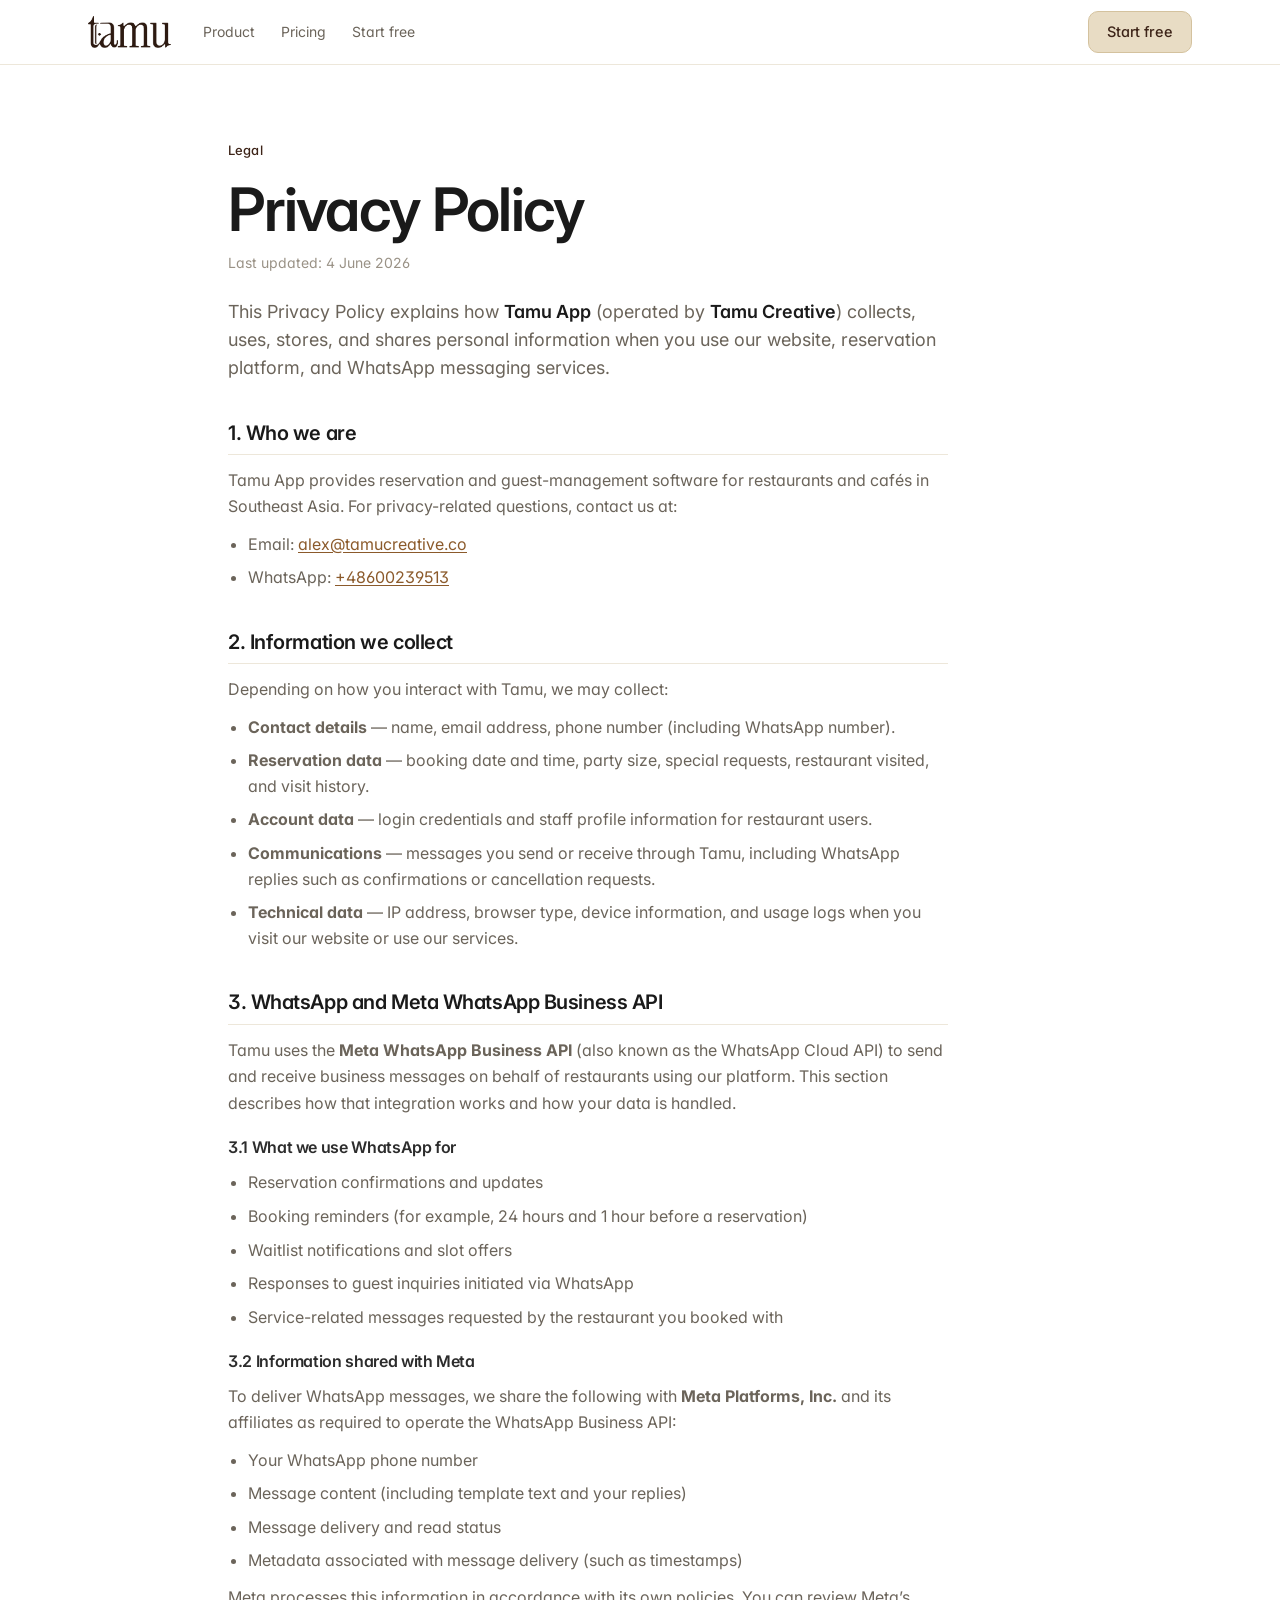
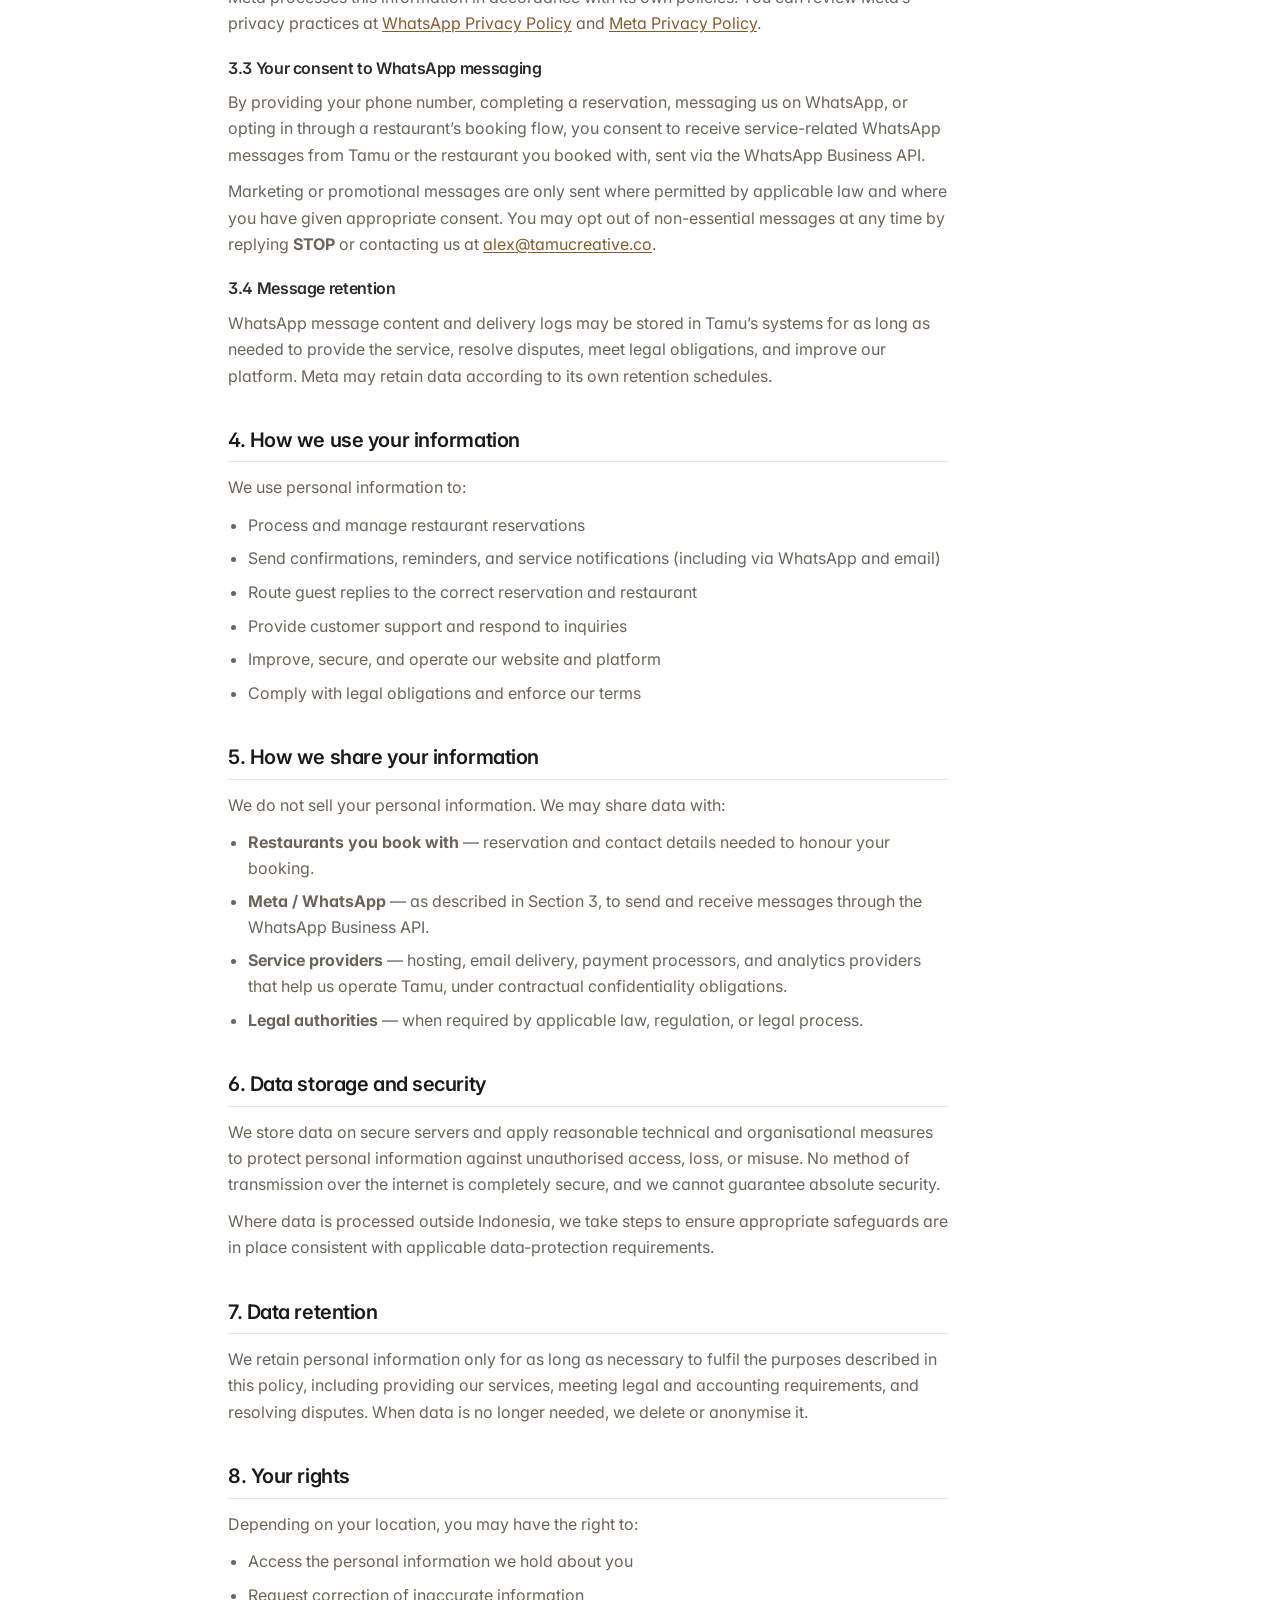
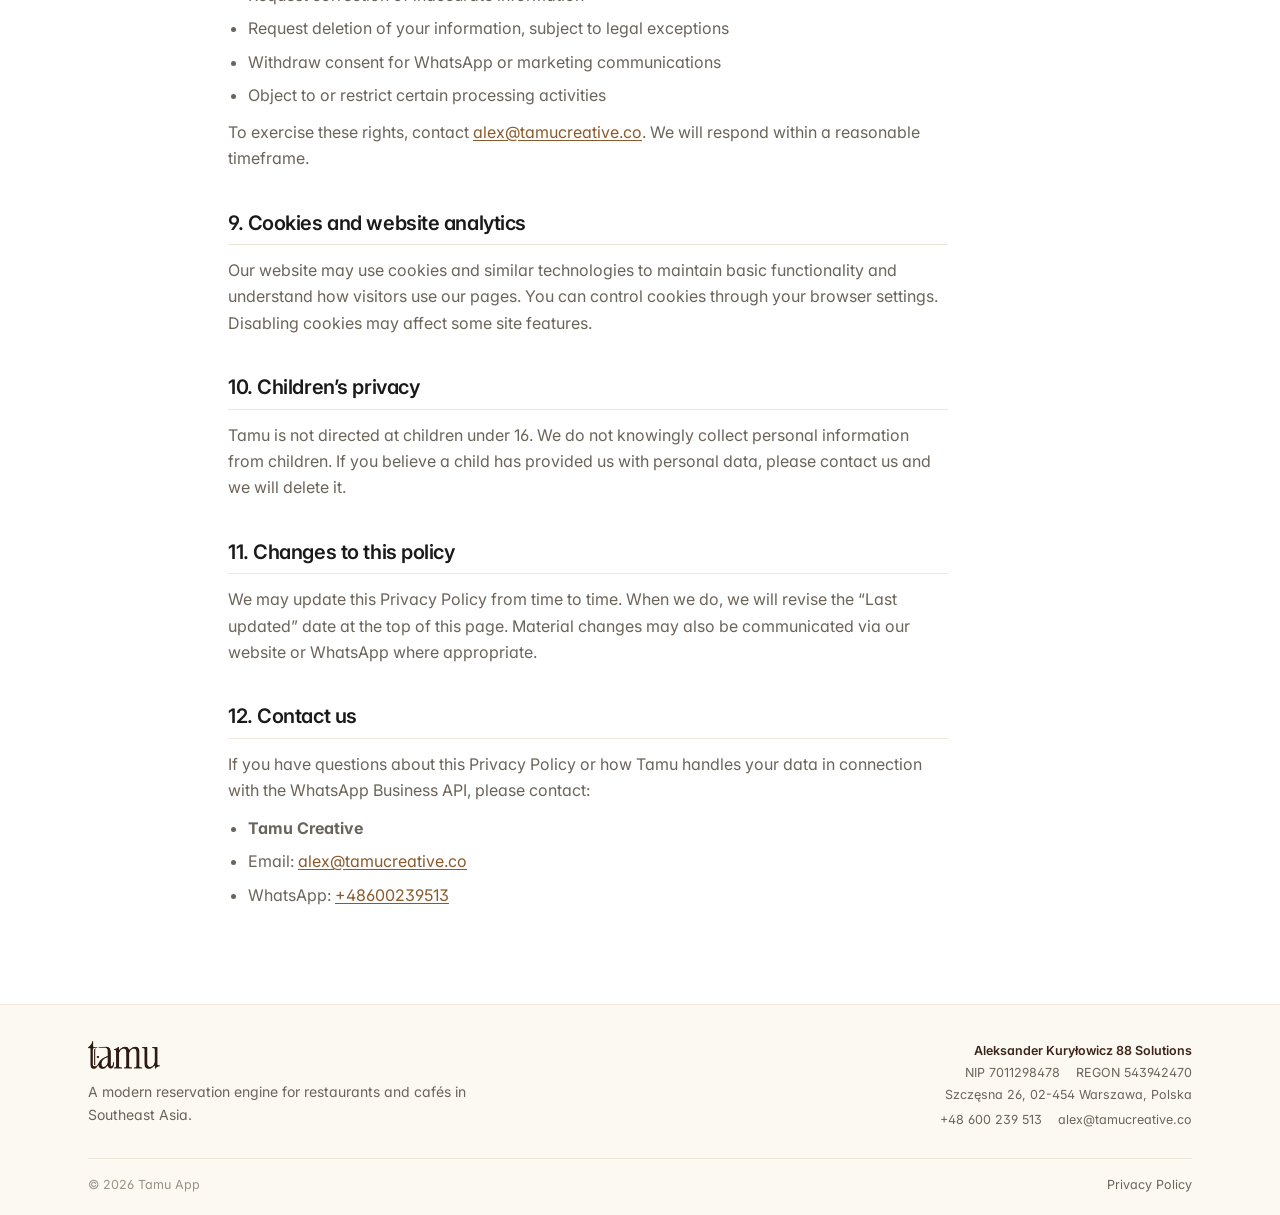
==== commit 0e2f88de: "remove whatsapp section and add privacy policy link on footer" ====
--- a/privacy.html
+++ b/privacy.html
@@ -41,8 +41,8 @@
       <h2>1. Who we are</h2>
       <p>Tamu App provides reservation and guest-management software for restaurants and cafés in Southeast Asia. For privacy-related questions, contact us at:</p>
       <ul>
-        <li>Email: <a href="mailto:agie@tamucreative.co">agie@tamucreative.co</a></li>
-        <li>WhatsApp: <a href="https://wa.me/628133763736" target="_blank" rel="noopener noreferrer">+628133763736</a></li>
+        <li>Email: <a href="mailto:alex@tamucreative.co">alex@tamucreative.co</a></li>
+        <li>WhatsApp: <a href="https://wa.me/48600239513" target="_blank" rel="noopener noreferrer">+48600239513</a></li>
       </ul>
     </section>
 
@@ -83,7 +83,7 @@
 
       <h3>3.3 Your consent to WhatsApp messaging</h3>
       <p>By providing your phone number, completing a reservation, messaging us on WhatsApp, or opting in through a restaurant&rsquo;s booking flow, you consent to receive service-related WhatsApp messages from Tamu or the restaurant you booked with, sent via the WhatsApp Business API.</p>
-      <p>Marketing or promotional messages are only sent where permitted by applicable law and where you have given appropriate consent. You may opt out of non-essential messages at any time by replying <strong>STOP</strong> or contacting us at <a href="mailto:agie@tamucreative.co">agie@tamucreative.co</a>.</p>
+      <p>Marketing or promotional messages are only sent where permitted by applicable law and where you have given appropriate consent. You may opt out of non-essential messages at any time by replying <strong>STOP</strong> or contacting us at <a href="mailto:alex@tamucreative.co">alex@tamucreative.co</a>.</p>
 
       <h3>3.4 Message retention</h3>
       <p>WhatsApp message content and delivery logs may be stored in Tamu&rsquo;s systems for as long as needed to provide the service, resolve disputes, meet legal obligations, and improve our platform. Meta may retain data according to its own retention schedules.</p>
@@ -134,7 +134,7 @@
         <li>Withdraw consent for WhatsApp or marketing communications</li>
         <li>Object to or restrict certain processing activities</li>
       </ul>
-      <p>To exercise these rights, contact <a href="mailto:agie@tamucreative.co">agie@tamucreative.co</a>. We will respond within a reasonable timeframe.</p>
+      <p>To exercise these rights, contact <a href="mailto:alex@tamucreative.co">alex@tamucreative.co</a>. We will respond within a reasonable timeframe.</p>
     </section>
 
     <section>
@@ -157,32 +157,59 @@
       <p>If you have questions about this Privacy Policy or how Tamu handles your data in connection with the WhatsApp Business API, please contact:</p>
       <ul>
         <li><strong>Tamu Creative</strong></li>
-        <li>Email: <a href="mailto:agie@tamucreative.co">agie@tamucreative.co</a></li>
-        <li>WhatsApp: <a href="https://wa.me/628133763736" target="_blank" rel="noopener noreferrer">+628133763736</a></li>
+        <li>Email: <a href="mailto:alex@tamucreative.co">alex@tamucreative.co</a></li>
+        <li>WhatsApp: <a href="https://wa.me/48600239513" target="_blank" rel="noopener noreferrer">+48600239513</a></li>
       </ul>
     </section>
   </div>
 </main>
 
+<!-- ====================== FOOTER ====================== -->
 <footer class="foot">
   <div class="wrap">
-    <div class="foot-main">
-      <div class="brand-line"><img class="logo-img" src="assets/logo.png" alt="Tamu Creative" /></div>
-      <p class="about">A modern reservation engine for restaurants and cafés in Southeast Asia.</p>
-      <div class="foot-links">
-        <a class="foot-link" href="https://wa.me/628133763736" target="_blank" rel="noopener noreferrer">
-          <svg viewBox="0 0 24 24" aria-hidden="true"><path fill="currentColor" d="M17.472 14.382c-.297-.149-1.758-.867-2.03-.967-.273-.099-.471-.148-.67.15-.197.297-.767.966-.94 1.164-.173.199-.347.223-.644.075-.297-.15-1.255-.463-2.39-1.475-.883-.788-1.48-1.761-1.653-2.059-.173-.297-.018-.458.13-.606.134-.133.298-.347.446-.52.149-.174.198-.298.298-.497.099-.198.05-.371-.025-.52-.075-.149-.669-1.612-.916-2.207-.242-.579-.487-.5-.669-.51-.173-.008-.371-.01-.57-.01-.198 0-.52.074-.792.372-.272.297-1.04 1.016-1.04 2.479 0 1.462 1.065 2.875 1.213 3.074.149.198 2.096 3.2 5.077 4.487.709.306 1.262.489 1.694.625.712.227 1.36.195 1.871.118.571-.085 1.758-.719 2.006-1.413.248-.694.248-1.289.173-1.413-.074-.124-.272-.198-.57-.347m-5.421 7.403h-.004a9.87 9.87 0 01-5.031-1.378l-.361-.214-3.741.982.998-3.648-.235-.374a9.86 9.86 0 01-1.51-5.26c.001-5.45 4.436-9.884 9.888-9.884 2.64 0 5.122 1.03 6.988 2.898a9.825 9.825 0 012.893 6.994c-.003 5.45-4.435 9.884-9.885 9.884m8.413-18.297A11.815 11.815 0 0012.05 0C5.495 0 .16 5.335.157 11.892c0 2.096.547 4.142 1.588 5.945L.057 24l6.305-1.654a11.882 11.882 0 005.683 1.448h.005c6.554 0 11.89-5.335 11.893-11.893a11.821 11.821 0 00-3.48-8.413z"/></svg>
-          WhatsApp
-        </a>
-        <a class="foot-link" href="mailto:agie@tamucreative.co">
-          <svg viewBox="0 0 24 24" aria-hidden="true" fill="none" stroke="currentColor" stroke-width="1.75"><rect x="2" y="4" width="20" height="16" rx="2"/><path d="m2 7 10 7 10-7"/></svg>
-          agie@tamucreative.co
-        </a>
-        <a class="foot-link" href="index.html">Home</a>
+    <div class="foot-top">
+      <div class="foot-main">
+        <div class="brand-line"><img class="logo-img" src="assets/logo.png" alt="Tamu Creative" /></div>
+        <p class="about">A modern reservation engine for restaurants and cafés in Southeast Asia.</p>
+        <!-- Parked, not deleted — re-enable by uncommenting.
+        <div class="foot-links">
+          <a class="foot-link" href="mailto:agie@tamucreative.co">
+            <svg viewBox="0 0 24 24" aria-hidden="true" fill="none" stroke="currentColor" stroke-width="1.75"><rect x="2" y="4" width="20" height="16" rx="2"/><path d="m2 7 10 7 10-7"/></svg>
+            agie@tamucreative.co
+          </a>
+          <a class="foot-link" href="privacy.html">Privacy</a>
+        </div> -->
       </div>
-    </div>
+
+      <!-- Registered entity details. Marked up with schema.org microdata so the
+           address and tax identifiers are machine-readable, and the phone and
+           email are tappable on mobile. -->
+      <address class="foot-legal" itemscope itemtype="https://schema.org/Organization">
+        <span class="foot-legal-name" itemprop="name">Aleksander Kuryłowicz 88 Solutions</span>
+        <span class="foot-legal-ids">
+          <span>NIP <span itemprop="taxID">7011298478</span></span>
+          <span>REGON <span itemprop="identifier">543942470</span></span>
+        </span>
+        <span itemprop="address" itemscope itemtype="https://schema.org/PostalAddress">
+          <span itemprop="streetAddress">Szczęsna 26</span>,
+          <span itemprop="postalCode">02-454</span>
+          <span itemprop="addressLocality">Warszawa</span>,
+          <span itemprop="addressCountry">Polska</span>
+        </span>
+        <span class="foot-legal-contact">
+          <a href="tel:+48600239513" itemprop="telephone">+48 600 239 513</a>
+          <a href="mailto:alex@tamucreative.co" itemprop="email">alex@tamucreative.co</a>
+        </span>
+      </address>
+    </div>
+
     <div class="end">
       <span>© 2026 Tamu App</span>
+      <a href="privacy.html">Privacy Policy</a>
+      <!-- <div class="lang">
+        <button class="on">EN</button>
+        <button>ID</button>
+      </div> -->
     </div>
   </div>
 </footer>
--- a/styles.css
+++ b/styles.css
@@ -348,6 +348,37 @@
 .wa-msg .meta { font-size: 11px; color: var(--muted-2); margin-top: 6px; }
 .wa-msg b { color: var(--ink); font-weight: 600; }
 
+/* ---------- Team ---------- */
+.team-grid {
+  display: grid; grid-template-columns: repeat(4, 1fr); gap: 24px;
+}
+.team-card { text-align: center; }
+.team-photo {
+  aspect-ratio: 1;
+  border-radius: 14px;
+  overflow: hidden;
+  background: linear-gradient(145deg, var(--brand-soft) 0%, var(--brand) 100%);
+  border: 1px solid var(--line);
+  margin-bottom: 16px;
+  display: grid; place-items: center;
+}
+.team-photo img {
+  width: 100%; height: 100%; object-fit: cover; display: block;
+}
+.team-photo:has(img) .team-initials { display: none; }
+.team-initials {
+  font-size: 36px; font-weight: 600; letter-spacing: -0.02em;
+  color: var(--choco); opacity: 0.35;
+}
+.team-card h3 {
+  font-size: 17px; font-weight: 600; letter-spacing: -0.01em;
+}
+.team-card .team-role {
+  margin-top: 4px; font-size: 13.5px; color: var(--muted); line-height: 1.45;
+}
+@media (max-width: 960px) { .team-grid { grid-template-columns: repeat(2, 1fr); gap: 20px; } }
+@media (max-width: 520px) { .team-grid { grid-template-columns: 1fr; max-width: 280px; margin: 0 auto; } }
+
 /* ---------- Stats band ---------- */
 .stats {
   background: var(--bg-soft);
@@ -489,10 +520,19 @@
 /* ---------- Footer ---------- */
 footer.foot {
   border-top: 1px solid var(--line);
-  padding: 48px 0 28px;
+  padding: 36px 0 20px;
   background: #FCF9F2;
 }
-footer.foot .foot-main { max-width: 480px; }
+/* Brand on the left, registered-entity details on the right — two short columns
+   keep the footer to a couple of lines tall instead of one long stack. */
+footer.foot .foot-top {
+  display: flex;
+  align-items: flex-start;
+  justify-content: space-between;
+  gap: 32px 48px;
+  flex-wrap: wrap;
+}
+footer.foot .foot-main { max-width: 420px; }
 footer.foot .brand-line { display: flex; align-items: center; gap: 8px; font-weight: 600; font-size: 17px; }
 footer.foot .brand-line .logo-img { height: 28px; width: auto; display: block; }
 footer.foot .about { margin-top: 12px; font-size: 14px; color: var(--muted); line-height: 1.6; }
@@ -507,11 +547,58 @@
 }
 footer.foot .foot-link svg { width: 16px; height: 16px; flex-shrink: 0; }
 footer.foot .foot-link:hover { color: var(--choco); }
+
+/* Registered entity details. <address> is italic by default, which reads as
+   emphasis this block doesn't want. */
+footer.foot .foot-legal {
+  font-style: normal;
+  display: flex;
+  flex-direction: column;
+  align-items: flex-end;
+  text-align: right;
+  gap: 2px;
+  font-size: 12.5px;
+  line-height: 1.6;
+  /* --muted, not --muted-2: the lighter token is only 2.92:1 here, and company
+     registration details are the last thing that should be hard to read. */
+  color: var(--muted);
+}
+footer.foot .foot-legal-name { font-weight: 600; color: var(--choco); }
+footer.foot .foot-legal-ids,
+footer.foot .foot-legal-contact { display: flex; flex-wrap: wrap; justify-content: flex-end; gap: 2px 16px; }
+footer.foot .foot-legal-contact { margin-top: 3px; }
+footer.foot .foot-legal-contact a { color: var(--muted); transition: color .15s ease; }
+footer.foot .foot-legal-contact a:hover,
+footer.foot .foot-legal-contact a:focus-visible { color: var(--choco); }
+
+/* Stacked below the brand on small screens, where a right-aligned column reads
+   as a mistake. Phone and email are the only things here anyone taps, so they
+   get a real hit area once there's no hover to rely on. */
+@media (max-width: 720px) {
+  footer.foot .foot-legal { align-items: flex-start; text-align: left; }
+  footer.foot .foot-legal-ids,
+  footer.foot .foot-legal-contact { justify-content: flex-start; }
+}
+@media (max-width: 640px) {
+  footer.foot .foot-legal-contact { gap: 0 16px; }
+  footer.foot .foot-legal-contact a {
+    display: inline-flex; align-items: center; min-height: 44px;
+  }
+}
+
 footer.foot .end {
-  margin-top: 40px; padding-top: 20px; border-top: 1px solid var(--line);
+  margin-top: 28px; padding-top: 16px; border-top: 1px solid var(--line);
   display: flex; align-items: center; justify-content: space-between; gap: 20px;
   flex-wrap: wrap;
   font-size: 12.5px; color: var(--muted-2);
+}
+/* --muted, not the surrounding --muted-2: that token is 2.92:1 here, and a
+   link is something people have to find and click. */
+footer.foot .end a { color: var(--muted); transition: color .15s ease; }
+footer.foot .end a:hover,
+footer.foot .end a:focus-visible { color: var(--choco); }
+@media (max-width: 640px) {
+  footer.foot .end a { display: inline-flex; align-items: center; min-height: 44px; }
 }
 footer.foot .end .lang { display: inline-flex; gap: 6px; }
 footer.foot .end .lang button {
